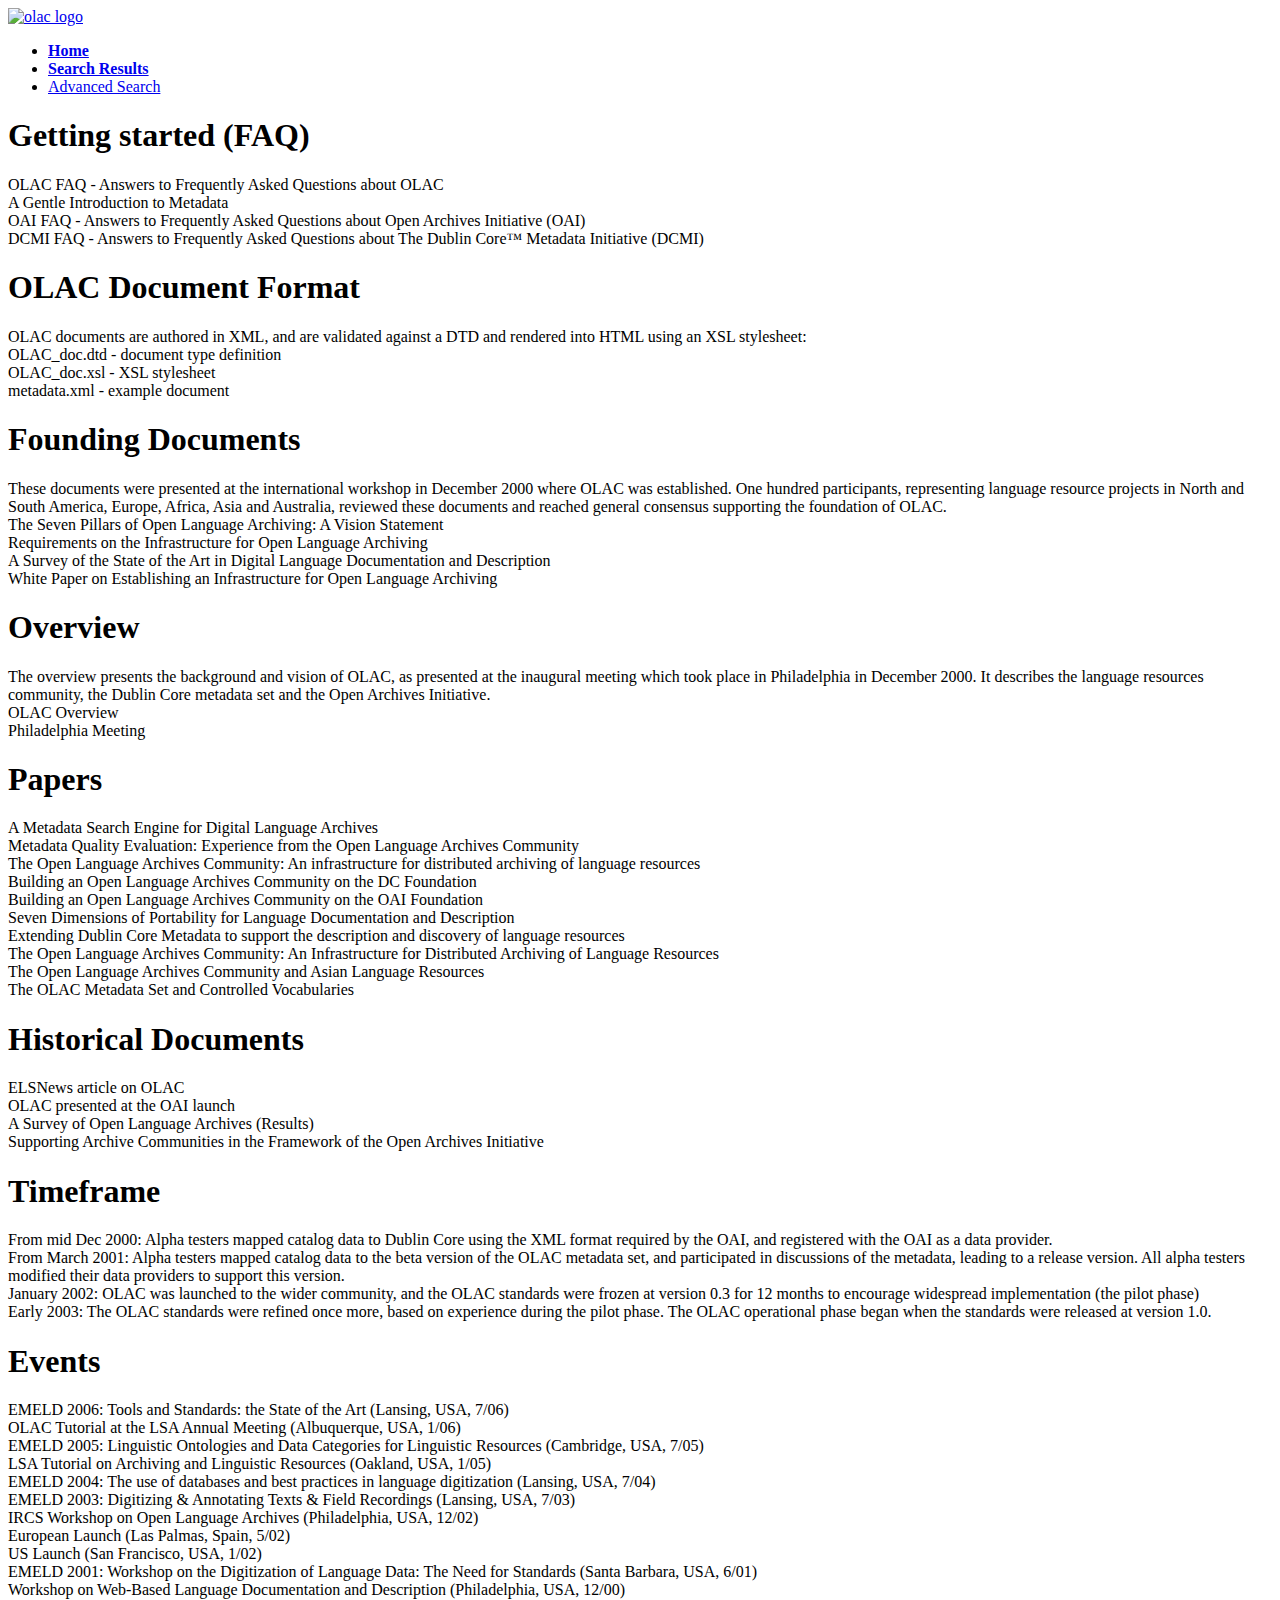
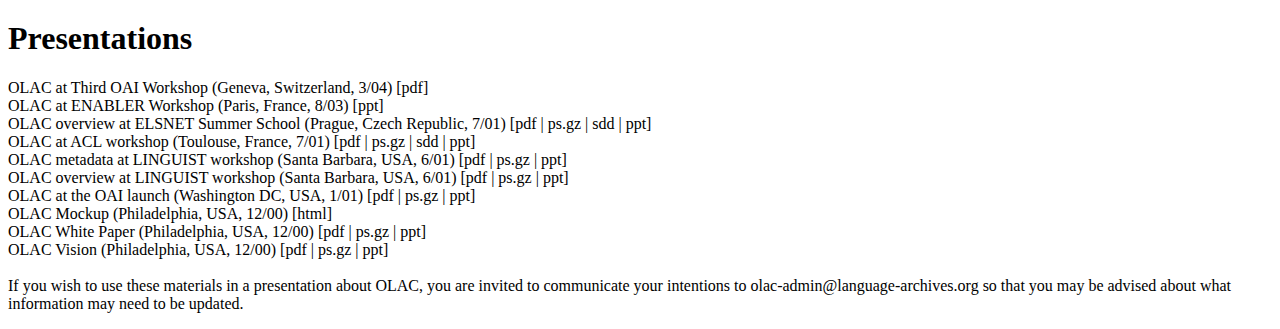
==== about.html @ ec533e4c "Added about page and search results page (also a different page for advanced search results). NOTE: " ====
<!DOCTYPE html>
<html>
	<head>
		<title>OLAC/About Us</title>
		<link rel="stylesheet" href="style.css">
	</head>

	<body>
		<!-- Header for all webpages -->
		<nav>
			<a href="index.html"><img src="images/olac100.gif" alt="olac logo" /></a>
			<ul>
				<li><a href="index.html"><b>Home</b></a></li>
				<li><a href="search_results.html"><b>Search Results</b></a></li>
				<li><a href="advanced_search_results.html">Advanced Search</a></li>
			</ul>
		</nav>

		<!-- Start of content in webpage -->
		<div id = content>
			<!-- I have not added any links, because they do not have to be styled, but I will if it makes for a better user experience -->
			<h1>Getting started (FAQ)</h1>
			<p>
				OLAC FAQ - Answers to Frequently Asked Questions about OLAC<br />
				A Gentle Introduction to Metadata<br />
				OAI FAQ - Answers to Frequently Asked Questions about Open Archives Initiative (OAI)<br />
				DCMI FAQ - Answers to Frequently Asked Questions about The Dublin Core™ Metadata Initiative (DCMI)
			</p>
			<h1>OLAC Document Format</h1>
			<p>
				OLAC documents are authored in XML, and are validated against a DTD and rendered into HTML using an XSL stylesheet:<br />
				OLAC_doc.dtd - document type definition<br />
				OLAC_doc.xsl - XSL stylesheet<br />
				metadata.xml - example document
			</p>
			<h1>Founding Documents</h1>
			<p>
				These documents were presented at the international workshop in December 2000 where OLAC was established. One hundred participants, representing language resource projects in North and South America, Europe, Africa, Asia and Australia, reviewed these documents and reached general consensus supporting the foundation of OLAC.<br />
				The Seven Pillars of Open Language Archiving: A Vision Statement<br />
				Requirements on the Infrastructure for Open Language Archiving<br />
				A Survey of the State of the Art in Digital Language Documentation and Description<br />
				White Paper on Establishing an Infrastructure for Open Language Archiving
			</p>
			<h1>Overview</h1>
			<p>
				The overview presents the background and vision of OLAC, as presented at the inaugural meeting which took place in Philadelphia in December 2000. It describes the language resources community, the Dublin Core metadata set and the Open Archives Initiative.<br />
				OLAC Overview<br />
				Philadelphia Meeting
			</p>
			<h1>Papers</h1>
			<p>
				A Metadata Search Engine for Digital Language Archives<br />
				Metadata Quality Evaluation: Experience from the Open Language Archives Community<br />
				The Open Language Archives Community: An infrastructure for distributed archiving of language resources<br />
				Building an Open Language Archives Community on the DC Foundation<br />
				Building an Open Language Archives Community on the OAI Foundation<br />
				Seven Dimensions of Portability for Language Documentation and Description<br />
				Extending Dublin Core Metadata to support the description and discovery of language resources<br />
				The Open Language Archives Community: An Infrastructure for Distributed Archiving of Language Resources<br />
				The Open Language Archives Community and Asian Language Resources<br />
				The OLAC Metadata Set and Controlled Vocabularies
			</p>
			<h1>Historical Documents</h1>
			<p>
				ELSNews article on OLAC<br />
				OLAC presented at the OAI launch<br />
				A Survey of Open Language Archives (Results)<br />
				Supporting Archive Communities in the Framework of the Open Archives Initiative
			</p>
			<h1>Timeframe</h1>
			<p>
				From mid Dec 2000: Alpha testers mapped catalog data to Dublin Core using the XML format required by the OAI, and registered with the OAI as a data provider.<br />
				From March 2001: Alpha testers mapped catalog data to the beta version of the OLAC metadata set, and participated in discussions of the metadata, leading to a release version. All alpha testers modified their data providers to support this version.<br />
				January 2002: OLAC was launched to the wider community, and the OLAC standards were frozen at version 0.3 for 12 months to encourage widespread implementation (the pilot phase)<br />
				Early 2003: The OLAC standards were refined once more, based on experience during the pilot phase. The OLAC operational phase began when the standards were released at version 1.0.
			</p>
			<h1>Events</h1>
			<p>
				EMELD 2006: Tools and Standards: the State of the Art (Lansing, USA, 7/06)<br />
				OLAC Tutorial at the LSA Annual Meeting (Albuquerque, USA, 1/06)<br />
				EMELD 2005: Linguistic Ontologies and Data Categories for Linguistic Resources (Cambridge, USA, 7/05)<br />
				LSA Tutorial on Archiving and Linguistic Resources (Oakland, USA, 1/05)<br />
				EMELD 2004: The use of databases and best practices in language digitization (Lansing, USA, 7/04)<br />
				EMELD 2003: Digitizing & Annotating Texts & Field Recordings (Lansing, USA, 7/03)<br />
				IRCS Workshop on Open Language Archives (Philadelphia, USA, 12/02)<br />
				European Launch (Las Palmas, Spain, 5/02)<br />
				US Launch (San Francisco, USA, 1/02)<br />
				EMELD 2001: Workshop on the Digitization of Language Data: The Need for Standards (Santa Barbara, USA, 6/01)<br />
				Workshop on Web-Based Language Documentation and Description (Philadelphia, USA, 12/00)
			</p>
			<h1>Presentations</h1>
			<p>
				OLAC at Third OAI Workshop (Geneva, Switzerland, 3/04) [pdf]<br />
				OLAC at ENABLER Workshop (Paris, France, 8/03) [ppt]<br />
				OLAC overview at ELSNET Summer School (Prague, Czech Republic, 7/01) [pdf | ps.gz | sdd | ppt]<br />
				OLAC at ACL workshop (Toulouse, France, 7/01) [pdf | ps.gz | sdd | ppt]<br />
				OLAC metadata at LINGUIST workshop (Santa Barbara, USA, 6/01) [pdf | ps.gz | ppt]<br />
				OLAC overview at LINGUIST workshop (Santa Barbara, USA, 6/01) [pdf | ps.gz | ppt]<br />
				OLAC at the OAI launch (Washington DC, USA, 1/01) [pdf | ps.gz | ppt]<br />
				OLAC Mockup (Philadelphia, USA, 12/00) [html]<br />
				OLAC White Paper (Philadelphia, USA, 12/00) [pdf | ps.gz | ppt]<br />
				OLAC Vision (Philadelphia, USA, 12/00) [pdf | ps.gz | ppt]
				<br /><br />
				If you wish to use these materials in a presentation about OLAC, you are invited to communicate your intentions to olac-admin@language-archives.org so that you may be advised about what information may need to be updated.
			</p>
		</div>
	</body>
</html>
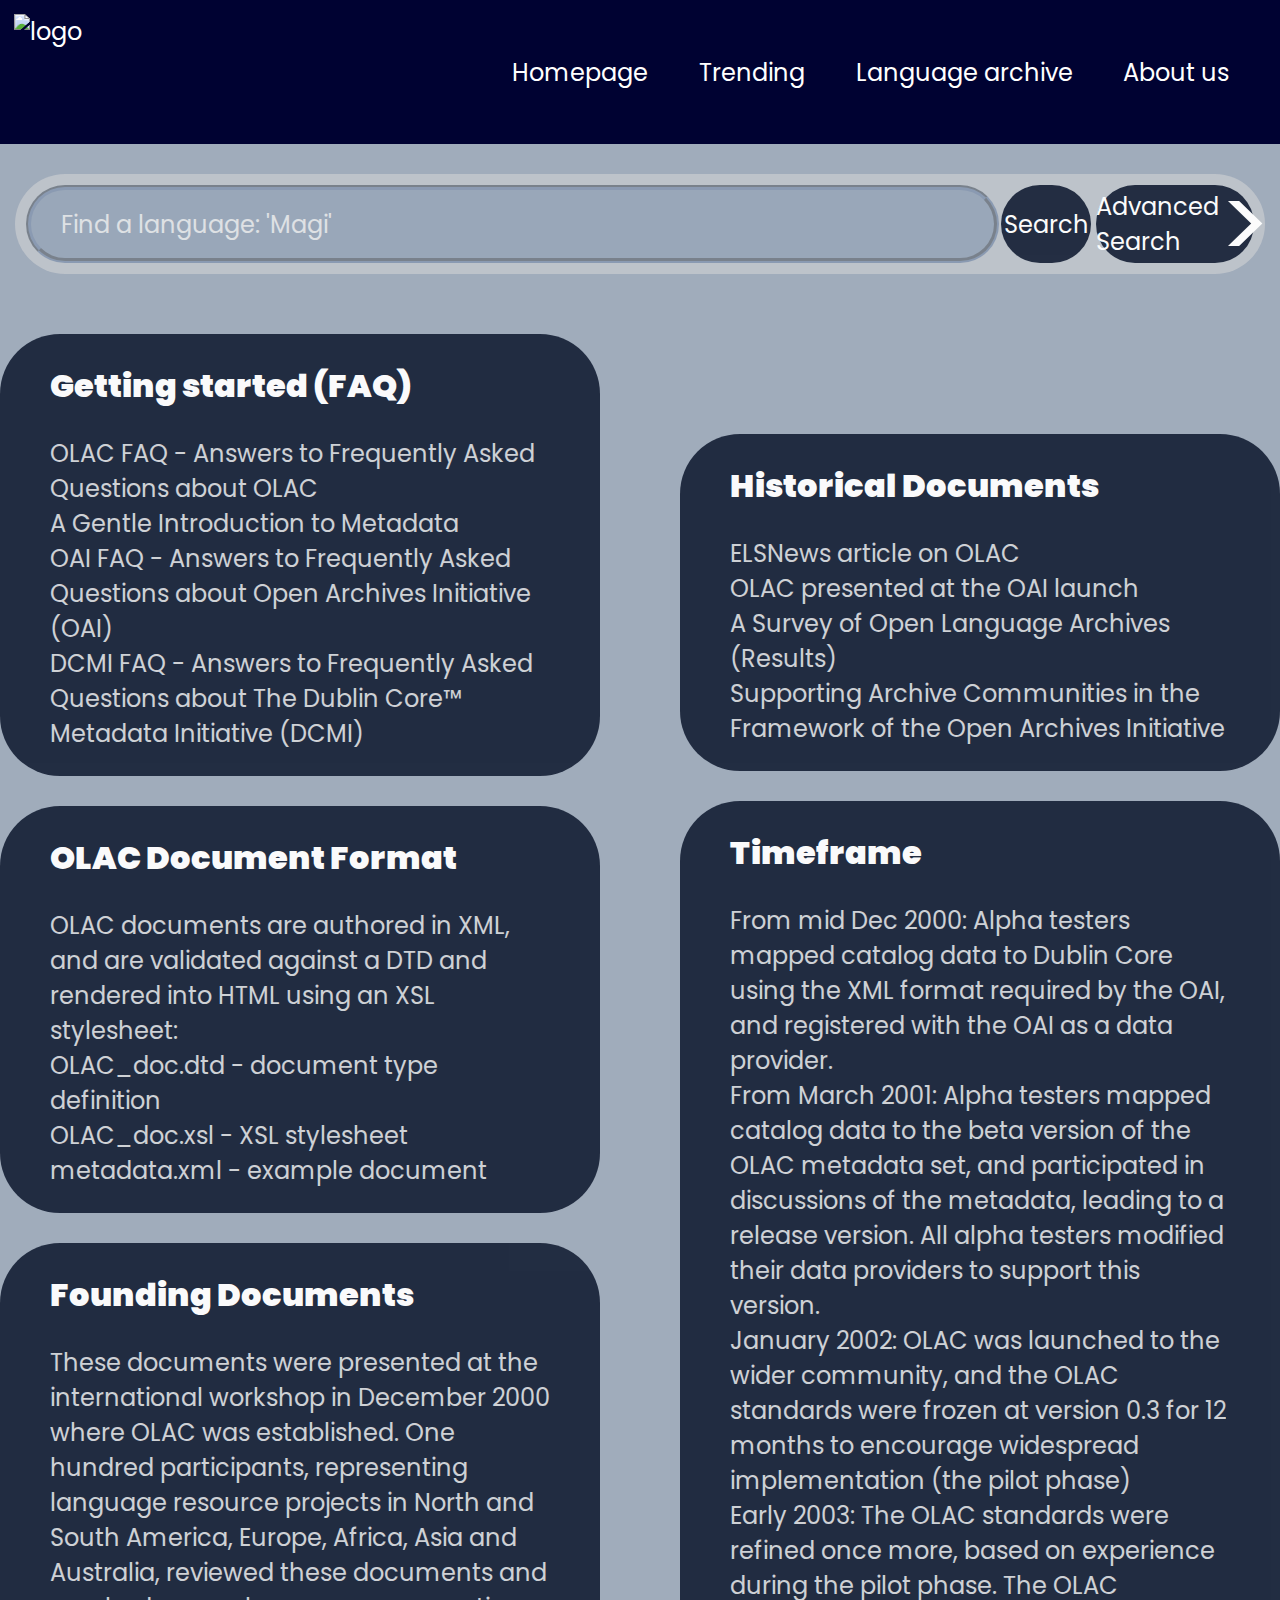
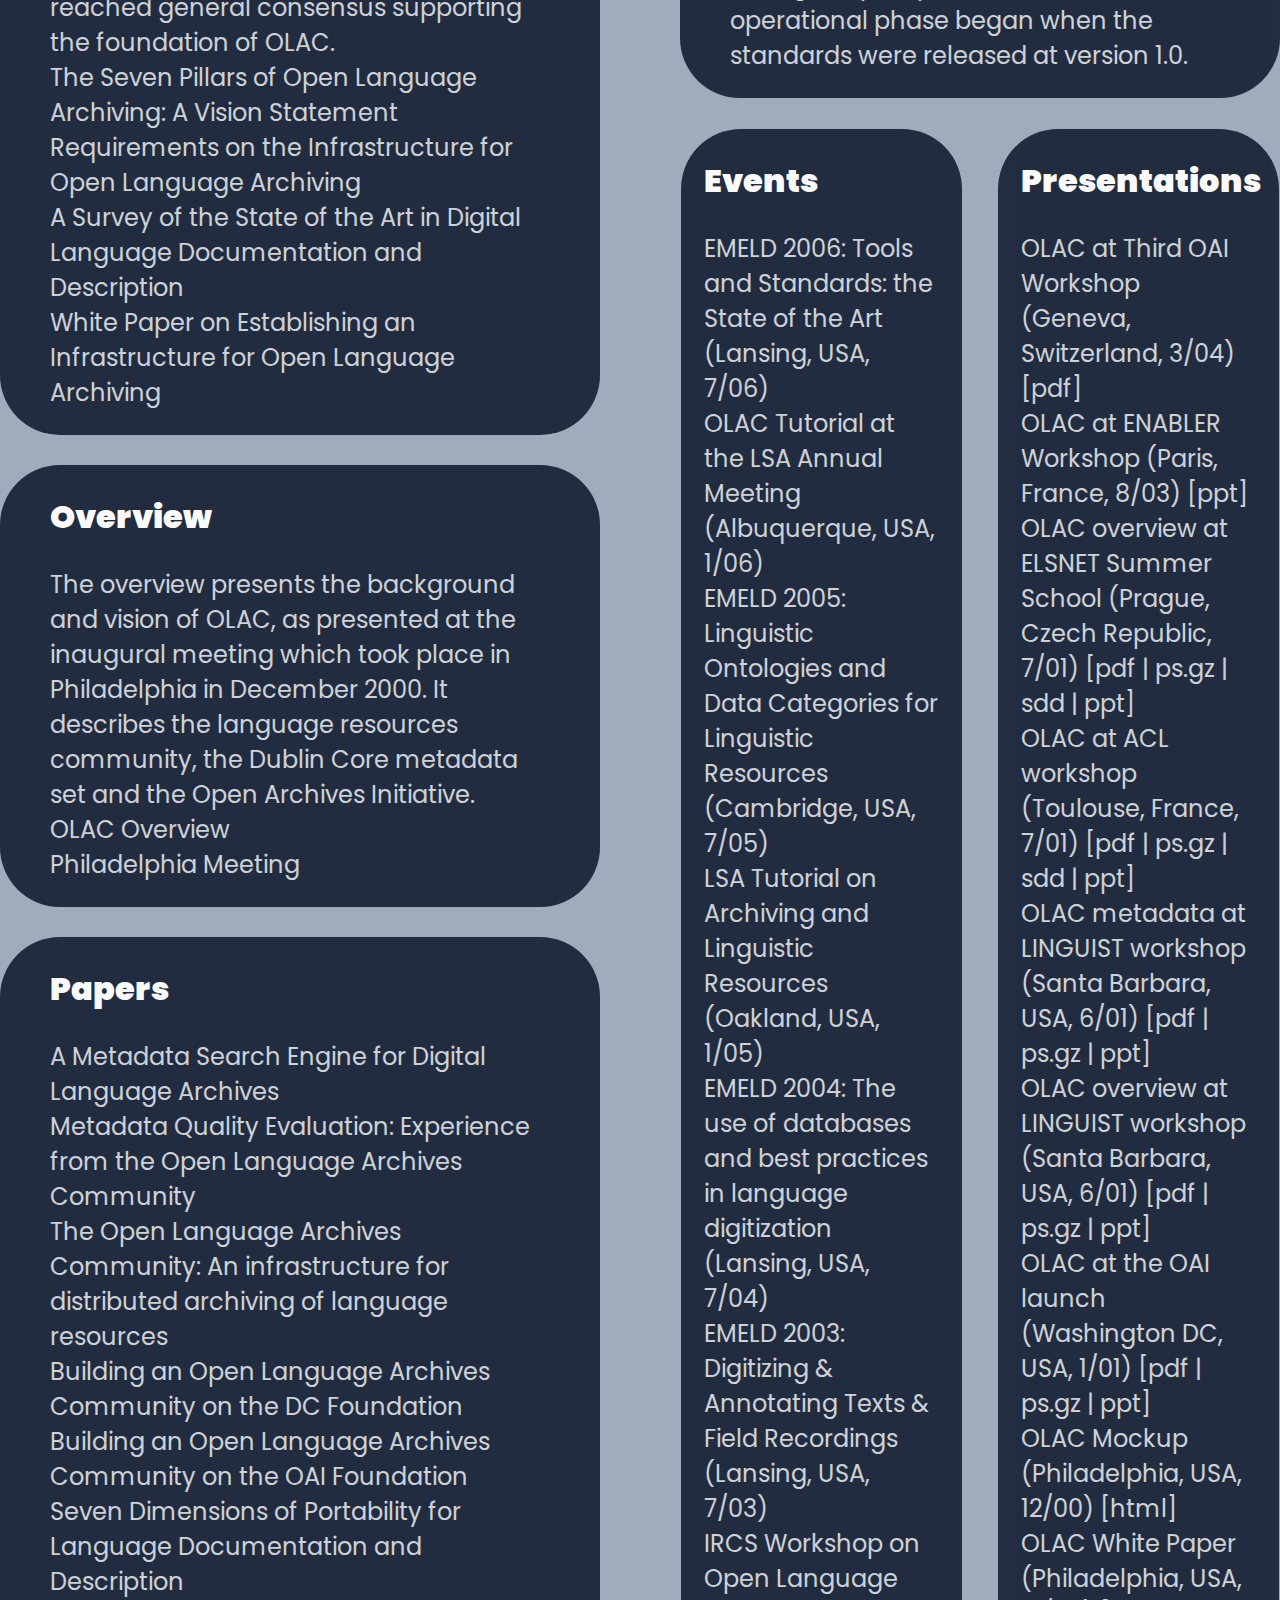
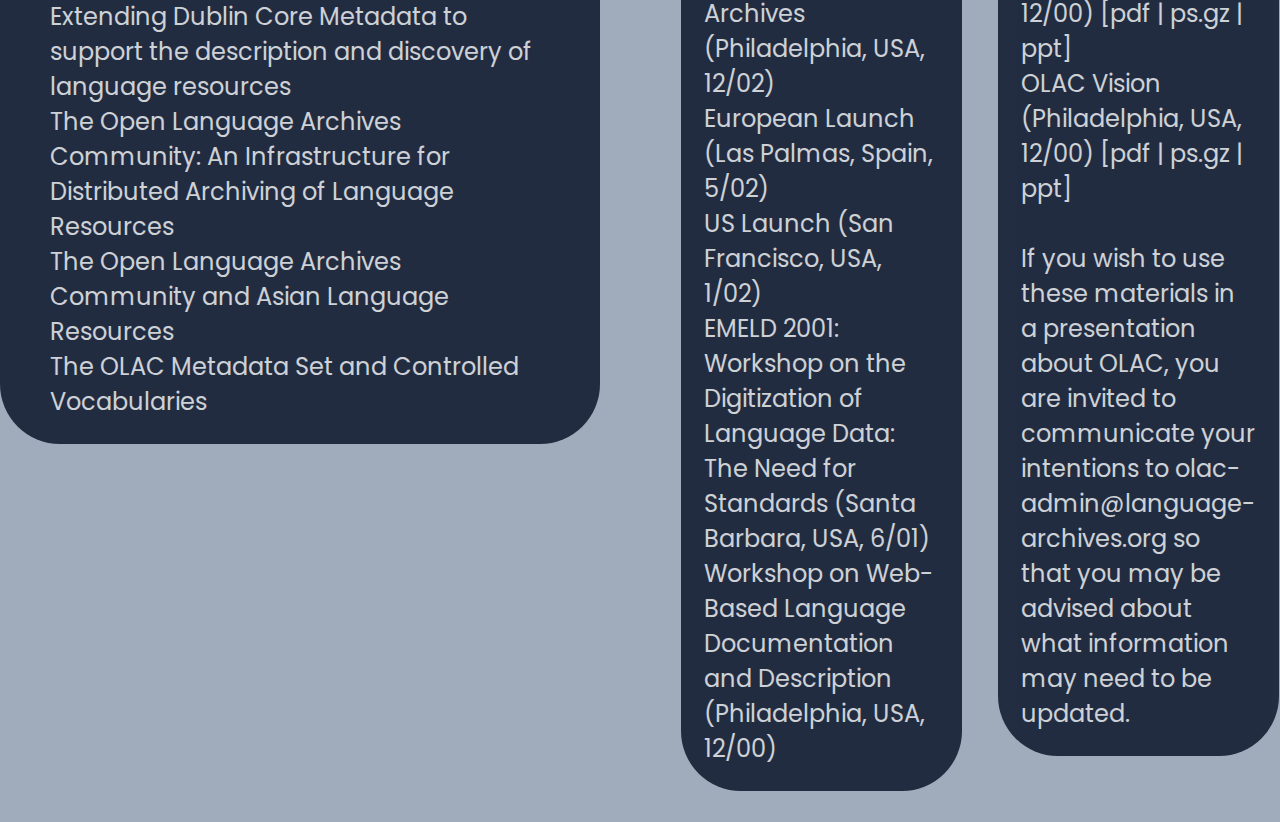
==== commit 37f16895: "Updated the css, applied css to about.html, added a blank trending.html" ====
--- a/about.html
+++ b/about.html
@@ -1,108 +1,215 @@
-<!DOCTYPE html>
-<html>
-	<head>
-		<title>OLAC/About Us</title>
-		<link rel="stylesheet" href="style.css">
-	</head>
-
-	<body>
-		<!-- Header for all webpages -->
-		<nav>
-			<a href="index.html"><img src="images/olac100.gif" alt="olac logo" /></a>
-			<ul>
-				<li><a href="index.html"><b>Home</b></a></li>
-				<li><a href="search_results.html"><b>Search Results</b></a></li>
-				<li><a href="advanced_search_results.html">Advanced Search</a></li>
-			</ul>
-		</nav>
-
-		<!-- Start of content in webpage -->
-		<div id = content>
-			<!-- I have not added any links, because they do not have to be styled, but I will if it makes for a better user experience -->
-			<h1>Getting started (FAQ)</h1>
-			<p>
-				OLAC FAQ - Answers to Frequently Asked Questions about OLAC<br />
-				A Gentle Introduction to Metadata<br />
-				OAI FAQ - Answers to Frequently Asked Questions about Open Archives Initiative (OAI)<br />
-				DCMI FAQ - Answers to Frequently Asked Questions about The Dublin Core™ Metadata Initiative (DCMI)
-			</p>
-			<h1>OLAC Document Format</h1>
-			<p>
-				OLAC documents are authored in XML, and are validated against a DTD and rendered into HTML using an XSL stylesheet:<br />
-				OLAC_doc.dtd - document type definition<br />
-				OLAC_doc.xsl - XSL stylesheet<br />
-				metadata.xml - example document
-			</p>
-			<h1>Founding Documents</h1>
-			<p>
-				These documents were presented at the international workshop in December 2000 where OLAC was established. One hundred participants, representing language resource projects in North and South America, Europe, Africa, Asia and Australia, reviewed these documents and reached general consensus supporting the foundation of OLAC.<br />
-				The Seven Pillars of Open Language Archiving: A Vision Statement<br />
-				Requirements on the Infrastructure for Open Language Archiving<br />
-				A Survey of the State of the Art in Digital Language Documentation and Description<br />
-				White Paper on Establishing an Infrastructure for Open Language Archiving
-			</p>
-			<h1>Overview</h1>
-			<p>
-				The overview presents the background and vision of OLAC, as presented at the inaugural meeting which took place in Philadelphia in December 2000. It describes the language resources community, the Dublin Core metadata set and the Open Archives Initiative.<br />
-				OLAC Overview<br />
-				Philadelphia Meeting
-			</p>
-			<h1>Papers</h1>
-			<p>
-				A Metadata Search Engine for Digital Language Archives<br />
-				Metadata Quality Evaluation: Experience from the Open Language Archives Community<br />
-				The Open Language Archives Community: An infrastructure for distributed archiving of language resources<br />
-				Building an Open Language Archives Community on the DC Foundation<br />
-				Building an Open Language Archives Community on the OAI Foundation<br />
-				Seven Dimensions of Portability for Language Documentation and Description<br />
-				Extending Dublin Core Metadata to support the description and discovery of language resources<br />
-				The Open Language Archives Community: An Infrastructure for Distributed Archiving of Language Resources<br />
-				The Open Language Archives Community and Asian Language Resources<br />
-				The OLAC Metadata Set and Controlled Vocabularies
-			</p>
-			<h1>Historical Documents</h1>
-			<p>
-				ELSNews article on OLAC<br />
-				OLAC presented at the OAI launch<br />
-				A Survey of Open Language Archives (Results)<br />
-				Supporting Archive Communities in the Framework of the Open Archives Initiative
-			</p>
-			<h1>Timeframe</h1>
-			<p>
-				From mid Dec 2000: Alpha testers mapped catalog data to Dublin Core using the XML format required by the OAI, and registered with the OAI as a data provider.<br />
-				From March 2001: Alpha testers mapped catalog data to the beta version of the OLAC metadata set, and participated in discussions of the metadata, leading to a release version. All alpha testers modified their data providers to support this version.<br />
-				January 2002: OLAC was launched to the wider community, and the OLAC standards were frozen at version 0.3 for 12 months to encourage widespread implementation (the pilot phase)<br />
-				Early 2003: The OLAC standards were refined once more, based on experience during the pilot phase. The OLAC operational phase began when the standards were released at version 1.0.
-			</p>
-			<h1>Events</h1>
-			<p>
-				EMELD 2006: Tools and Standards: the State of the Art (Lansing, USA, 7/06)<br />
-				OLAC Tutorial at the LSA Annual Meeting (Albuquerque, USA, 1/06)<br />
-				EMELD 2005: Linguistic Ontologies and Data Categories for Linguistic Resources (Cambridge, USA, 7/05)<br />
-				LSA Tutorial on Archiving and Linguistic Resources (Oakland, USA, 1/05)<br />
-				EMELD 2004: The use of databases and best practices in language digitization (Lansing, USA, 7/04)<br />
-				EMELD 2003: Digitizing & Annotating Texts & Field Recordings (Lansing, USA, 7/03)<br />
-				IRCS Workshop on Open Language Archives (Philadelphia, USA, 12/02)<br />
-				European Launch (Las Palmas, Spain, 5/02)<br />
-				US Launch (San Francisco, USA, 1/02)<br />
-				EMELD 2001: Workshop on the Digitization of Language Data: The Need for Standards (Santa Barbara, USA, 6/01)<br />
-				Workshop on Web-Based Language Documentation and Description (Philadelphia, USA, 12/00)
-			</p>
-			<h1>Presentations</h1>
-			<p>
-				OLAC at Third OAI Workshop (Geneva, Switzerland, 3/04) [pdf]<br />
-				OLAC at ENABLER Workshop (Paris, France, 8/03) [ppt]<br />
-				OLAC overview at ELSNET Summer School (Prague, Czech Republic, 7/01) [pdf | ps.gz | sdd | ppt]<br />
-				OLAC at ACL workshop (Toulouse, France, 7/01) [pdf | ps.gz | sdd | ppt]<br />
-				OLAC metadata at LINGUIST workshop (Santa Barbara, USA, 6/01) [pdf | ps.gz | ppt]<br />
-				OLAC overview at LINGUIST workshop (Santa Barbara, USA, 6/01) [pdf | ps.gz | ppt]<br />
-				OLAC at the OAI launch (Washington DC, USA, 1/01) [pdf | ps.gz | ppt]<br />
-				OLAC Mockup (Philadelphia, USA, 12/00) [html]<br />
-				OLAC White Paper (Philadelphia, USA, 12/00) [pdf | ps.gz | ppt]<br />
-				OLAC Vision (Philadelphia, USA, 12/00) [pdf | ps.gz | ppt]
-				<br /><br />
-				If you wish to use these materials in a presentation about OLAC, you are invited to communicate your intentions to olac-admin@language-archives.org so that you may be advised about what information may need to be updated.
-			</p>
-		</div>
-	</body>
+<!DOCTYPE html>
+<html>
+    <head>
+        <title>OLAC/About Us</title>
+        <link rel="stylesheet" href="styles.css">
+        <link href='https://fonts.googleapis.com/css?family=Poppins' rel='stylesheet'>
+    </head>
+    
+    <body class="background">
+        <button onclick="topFunction()" id="myBtn" title="Go to top">Top</button>
+        <!-- This javascipt is taken from this site: 
+        https://www.w3schools.com/howto/tryit.asp?filename=tryhow_js_scroll_to_top -->
+        <script src="myscripts.js"></script> 
+
+        <div id="header"> 
+            <div>
+                <div>
+                    <img src="images/OLAC-logo.gif" alt="logo"/> 
+                </div>
+            </div>
+            <div>
+                <div>
+                    <a href="index.html">
+                        Homepage
+                    </a>
+                </div>
+                <div>
+                    <a href="trending.html">
+                        Trending
+                    </a>
+                </div>
+                <div>
+                    <a href="archive.html">
+                        Language archive
+                    </a>
+                </div>
+                <div>
+                    <a href="about.html">
+                        About us
+                    </a>
+                </div>
+            </div>
+        </div>
+
+        <div id="search-bar"> 
+            <div></div>
+            <div>
+                <div>
+                    <div>
+                        Find a language: 'Magi'
+                    </div>
+                </div>
+                <div>
+                    <div>
+                        Search
+                    </div>
+                </div>
+                <div>
+                    <div>
+                        Advanced Search
+                    </div>
+                    <div>
+                        >
+                    </div>
+                </div>
+            </div>
+        </div>
+
+        <div id="text"> 
+            <div class="container1">
+                <div>
+                    <div>
+                        <div>
+                            <h2>Getting started (FAQ)</h2>
+                            <p>
+                                OLAC FAQ - Answers to Frequently Asked Questions about OLAC<br />
+                                A Gentle Introduction to Metadata<br />
+                                OAI FAQ - Answers to Frequently Asked Questions about Open Archives Initiative (OAI)<br />
+                                DCMI FAQ - Answers to Frequently Asked Questions about The Dublin Core™ Metadata Initiative (DCMI)
+                            </p>
+                        </div>
+                    </div>
+                    
+                    <div>
+                        <div>
+                            <h2>OLAC Document Format</h2>
+                            <p>
+                                OLAC documents are authored in XML, and are validated against a DTD and rendered into HTML using an XSL stylesheet:<br />
+                                OLAC_doc.dtd - document type definition<br />
+                                OLAC_doc.xsl - XSL stylesheet<br />
+                                metadata.xml - example document
+                            </p>
+                        </div>
+                    </div>
+
+                    <div>
+                        <div>
+                            <h2>Founding Documents</h2>
+                            <p>
+                                These documents were presented at the international workshop in December 2000 where OLAC was established. One hundred participants, 
+                                representing language resource projects in North and South America, Europe, Africa, Asia and Australia, reviewed these documents and reached general consensus supporting the foundation of OLAC.<br />
+                                The Seven Pillars of Open Language Archiving: A Vision Statement<br />
+                                Requirements on the Infrastructure for Open Language Archiving<br />
+                                A Survey of the State of the Art in Digital Language Documentation and Description<br />
+                                White Paper on Establishing an Infrastructure for Open Language Archiving
+                            </p>
+                        </div>
+                    </div>
+
+                    <div>
+                        <div>
+                            <h2>Overview</h2>
+                            <p>
+                                The overview presents the background and vision of OLAC, as presented at the inaugural meeting which took place in Philadelphia in December 2000. 
+                                It describes the language resources community, the Dublin Core metadata set and the Open Archives Initiative.<br />
+                                OLAC Overview<br />
+                                Philadelphia Meeting
+                            </p>
+                        </div>
+                    </div>
+
+                    <div>
+                        <div>
+                            <h2>Papers</h2>
+                            <p>
+                                A Metadata Search Engine for Digital Language Archives<br />
+                                Metadata Quality Evaluation: Experience from the Open Language Archives Community<br />
+                                The Open Language Archives Community: An infrastructure for distributed archiving of language resources<br />
+                                Building an Open Language Archives Community on the DC Foundation<br />
+                                Building an Open Language Archives Community on the OAI Foundation<br />
+                                Seven Dimensions of Portability for Language Documentation and Description<br />
+                                Extending Dublin Core Metadata to support the description and discovery of language resources<br />
+                                The Open Language Archives Community: An Infrastructure for Distributed Archiving of Language Resources<br />
+                                The Open Language Archives Community and Asian Language Resources<br />
+                                The OLAC Metadata Set and Controlled Vocabularies
+                            </p>
+                        </div>
+                    </div>
+                </div>
+
+                <div>
+                    <div>
+                        <div>
+                            <h2>Historical Documents</h2>
+                            <p>  
+                                ELSNews article on OLAC<br />
+                                OLAC presented at the OAI launch<br />
+                                A Survey of Open Language Archives (Results)<br />
+                                Supporting Archive Communities in the Framework of the Open Archives Initiative
+                            </p>
+                        </div>
+                    </div>
+
+                    <div>
+                        <div>
+                            <h2>Timeframe</h2>
+                            <p>
+                                From mid Dec 2000: Alpha testers mapped catalog data to Dublin Core using the XML format required by the OAI, and registered with the OAI as a data provider.<br />
+                                From March 2001: Alpha testers mapped catalog data to the beta version of the OLAC metadata set, and participated in discussions of the metadata, leading to a release version. 
+                                All alpha testers modified their data providers to support this version.<br />
+                                January 2002: OLAC was launched to the wider community, and the OLAC standards were frozen at version 0.3 for 12 months to encourage widespread implementation (the pilot phase)<br />
+                                Early 2003: The OLAC standards were refined once more, based on experience during the pilot phase. The OLAC operational phase began when the standards were released at version 1.0.
+                            </p>
+                        </div>
+                    </div>
+
+                    <div class="container1">
+                        <div>
+                            <div>
+                                <div>
+                                    <h2>Events</h2>
+                                    <p>
+                                        EMELD 2006: Tools and Standards: the State of the Art (Lansing, USA, 7/06)<br />
+                                        OLAC Tutorial at the LSA Annual Meeting (Albuquerque, USA, 1/06)<br />
+                                        EMELD 2005: Linguistic Ontologies and Data Categories for Linguistic Resources (Cambridge, USA, 7/05)<br />
+                                        LSA Tutorial on Archiving and Linguistic Resources (Oakland, USA, 1/05)<br />
+                                        EMELD 2004: The use of databases and best practices in language digitization (Lansing, USA, 7/04)<br />
+                                        EMELD 2003: Digitizing & Annotating Texts & Field Recordings (Lansing, USA, 7/03)<br />
+                                        IRCS Workshop on Open Language Archives (Philadelphia, USA, 12/02)<br />
+                                        European Launch (Las Palmas, Spain, 5/02)<br />
+                                        US Launch (San Francisco, USA, 1/02)<br />
+                                        EMELD 2001: Workshop on the Digitization of Language Data: The Need for Standards (Santa Barbara, USA, 6/01)<br />
+                                        Workshop on Web-Based Language Documentation and Description (Philadelphia, USA, 12/00)
+                                    </p>
+                                </div>
+                            </div>
+                        </div>
+                        <div>
+                            <div>
+                                <div>
+                                    <h2>Presentations</h2>
+                                    <p>
+                                        OLAC at Third OAI Workshop (Geneva, Switzerland, 3/04) [pdf]<br />
+                                        OLAC at ENABLER Workshop (Paris, France, 8/03) [ppt]<br />
+                                        OLAC overview at ELSNET Summer School (Prague, Czech Republic, 7/01) [pdf | ps.gz | sdd | ppt]<br />
+                                        OLAC at ACL workshop (Toulouse, France, 7/01) [pdf | ps.gz | sdd | ppt]<br />
+                                        OLAC metadata at LINGUIST workshop (Santa Barbara, USA, 6/01) [pdf | ps.gz | ppt]<br />
+                                        OLAC overview at LINGUIST workshop (Santa Barbara, USA, 6/01) [pdf | ps.gz | ppt]<br />
+                                        OLAC at the OAI launch (Washington DC, USA, 1/01) [pdf | ps.gz | ppt]<br />
+                                        OLAC Mockup (Philadelphia, USA, 12/00) [html]<br />
+                                        OLAC White Paper (Philadelphia, USA, 12/00) [pdf | ps.gz | ppt]<br />
+                                        OLAC Vision (Philadelphia, USA, 12/00) [pdf | ps.gz | ppt]
+                                        <br /><br />
+                                        If you wish to use these materials in a presentation about OLAC, you are invited to communicate your intentions to olac-admin@language-archives.org 
+                                        so that you may be advised about what information may need to be updated.
+                                    </p>
+                                </div>
+                            </div>
+                        </div>
+                    </div>
+                </div>
+            </div>
+        </div>
+    </body>
 </html>--- a/styles.css
+++ b/styles.css
@@ -0,0 +1,300 @@
+/* A nice font */
+body {
+    font-family: 'Poppins';
+    margin: 0;
+    padding: 0;
+    height: 100vh;
+}
+
+body.background-image {
+    background: url('images/Background-Image-OLAC.jpg');
+    background-size: cover;
+    background-repeat: no-repeat;
+}
+
+body.background {
+    background-color: rgb(65,90,119,0.5);
+}
+
+/* center text */
+.center-text {
+    text-align: center;
+}
+
+/* --------------------------------------------------------------------------- CSS for id: header, start --------------------------------------------------------------------------- */
+#header {
+    height: 144px;
+    background-color: #000232;
+    margin-bottom: 30px;
+    display: flex;
+    flex-direction: row;
+    color: #ffffff;
+    font-size: 24px;
+    font-weight: 400;
+}
+
+#header > div:first-child {
+    width: 165.71px;
+    height: 116px;
+    margin: 14px;
+}
+
+#header > div:first-child img {
+    width: 165.71px;
+    height: 116px;
+}
+
+#header > div:last-child {
+    width: 60%;
+    display: flex;
+    flex-direction: row;
+    color: #ffffff;
+    margin-left: auto;
+}
+
+#header > div:last-child > div {
+    margin: auto;
+    margin-left: 0;
+}
+
+a {
+    color: #ffffff;
+    text-decoration: none;
+}
+/* --------------------------------------------------------------------------- CSS for id: header, end --------------------------------------------------------------------------- */
+
+
+
+/* --------------------------------------------------------------------------- CSS for id: search-bar, start --------------------------------------------------------------------------- */
+#search-bar {
+    width: 97.65625%;
+    height: 100px;
+    margin-bottom: 60px;
+    margin-left: auto;
+    margin-right: auto;
+    display: relative;
+}
+
+#search-bar > div {
+    position: absolute;
+    width: inherit;
+    height: inherit;
+}
+
+#search-bar > div:first-child {
+    background-color: #D9D9D9;
+    border-radius: 50px;
+    opacity: 50%;
+}
+
+#search-bar > div:last-child {
+    display: flex;
+    flex-direction: row;
+}
+
+#search-bar > div:last-child > div {
+    height: 78%;
+    border-radius: 39px;
+    margin: auto;
+}
+
+#search-bar > div:last-child > div:first-child {
+    margin-left: 11px;
+    margin-right: 0;
+}
+
+#search-bar > div:last-child > div:last-child {
+    margin-right: 11px;
+}
+
+#search-bar > div:last-child > div {
+    display: flex;
+}
+
+#search-bar > div:last-child > div:first-child {
+    width: 77.8%;
+    background-color: #778DA9;
+    opacity: 50%;
+    box-sizing: border-box;
+    border: 5px groove #1b263b88;
+}
+
+#search-bar > div:last-child > div:nth-child(2) {
+    width: 7.2%;
+    background-color: #1B263B;
+    opacity: 95%;
+}
+
+#search-bar > div:last-child > div:nth-child(3) {
+    width: 12.6%;
+    background-color: #1B263B;
+    opacity: 95%;
+    flex-direction: row;
+}
+
+#search-bar > div:last-child > div > div {
+    width: fit-content;
+    margin: auto;
+    color: #ffffff;
+    font-size: 24px;
+}
+
+#search-bar > div:last-child > div:first-child > div {
+    margin-left: 30px;
+}
+
+#search-bar > div:last-child > div:nth-child(3) > div:first-child {
+    margin-right: 0;
+}
+
+#search-bar > div:last-child > div:nth-child(3) > div:last-child {
+    margin-left: 0;
+    font-size: 96px;
+    margin-top: -32px;
+}
+/* --------------------------------------------------------------------------- CSS for id: search-bar, end --------------------------------------------------------------------------- */
+
+
+
+/* --------------------------------------------------------------------------- CSS for class: container1, start --------------------------------------------------------------------------- */
+/* Move elements to the center */
+.center-container1 {
+    width: 46.875%;
+    margin-left: auto;
+    margin-right: auto;
+}
+
+/* Creates a row of elements in the element with this class */
+.container1:not(.center-container1) {
+    display: flex;
+    flex-direction: row;
+}
+
+/* Helps the container class to look nicer */
+.container1:not(.center-container1) > div {
+    width: 46.875%;
+}
+
+.container1:not(.center-container1) > div {
+    margin-left: 0;
+    margin-right: auto;
+}
+
+.container1:not(.center-container1) > div:last-child {
+    margin-right: 0;
+    margin-top: 100px;
+}
+
+.container1 .container1 > div:last-child {
+    margin-top: 0;
+}
+
+.container1 > div > div:not(.container1) {
+    background-color: #1B263B;
+    color: #ffffff;
+    margin-bottom: 30px;
+    border-radius: 60px;
+    opacity: 95%;
+}
+
+.container1 > div > div > div {
+    width: 83.3333%;
+    margin-left: auto;
+    margin-right: auto;
+    padding: 1px;
+}
+
+.container1 h2 {
+    font-size: 32px;
+    font-weight: 900;
+}
+
+.container1 p {
+    font-size: 24px;
+    opacity: 80%;
+}
+/* --------------------------------------------------------------------------- CSS for class: container1, end --------------------------------------------------------------------------- */
+
+
+
+/* --------------------------------------------------------------------------- CSS for class: container2, start --------------------------------------------------------------------------- */
+.container2 {
+    width: 93.75%;
+    margin-left: auto;
+    margin-right: auto;
+    display: relative;
+    height: 1600px;
+}
+
+.container2 > div {
+    position: absolute;
+    width: inherit;
+    height: inherit;
+}
+
+.container2 > div:first-child {
+    background-color: #778DA9;
+    border-radius: 50px;
+    opacity: 50%;
+    
+}
+
+.container2 > div:last-child {
+    display: flex;
+    flex-direction: column;
+}
+
+.container2 > div:last-child > div {
+    background-color: #1B263B;
+    width: 91.7%;
+    opacity: 95%;
+    color: white;
+    border-radius: 60px;
+    margin: auto;
+    margin-top: 0;
+    display: flex;
+    flex-direction: row;
+}
+
+.container2 > div:last-child > div:first-child {
+    margin-top: auto;
+}
+
+.container2 > div:last-child > div > div {
+    margin: auto;
+}
+
+.container2 > div:last-child > div > div:first-child {
+    width: 80.8%;
+}
+
+.container2 h2 {
+    font-size: 32px;
+    font-weight: 900;
+}
+
+.container2 p {
+    font-size: 24px;
+    opacity: 80%;
+}
+/* --------------------------------------------------------------------------- CSS for class: container2, end --------------------------------------------------------------------------- */
+
+
+/* This style is a modyfied version of the one from this site: 
+https://www.w3schools.com/howto/tryit.asp?filename=tryhow_js_scroll_to_top */
+#myBtn {
+    display: none;
+    position: fixed;
+    bottom: 20px;
+    right: 30px;
+    z-index: 99;
+    font-size: 18px;
+    border: none;
+    outline: none;
+    background-color: #1B263B;
+    color: white;
+    cursor: pointer;
+    padding: 15px;
+    border-radius: 200px;
+    opacity: 95%;
+}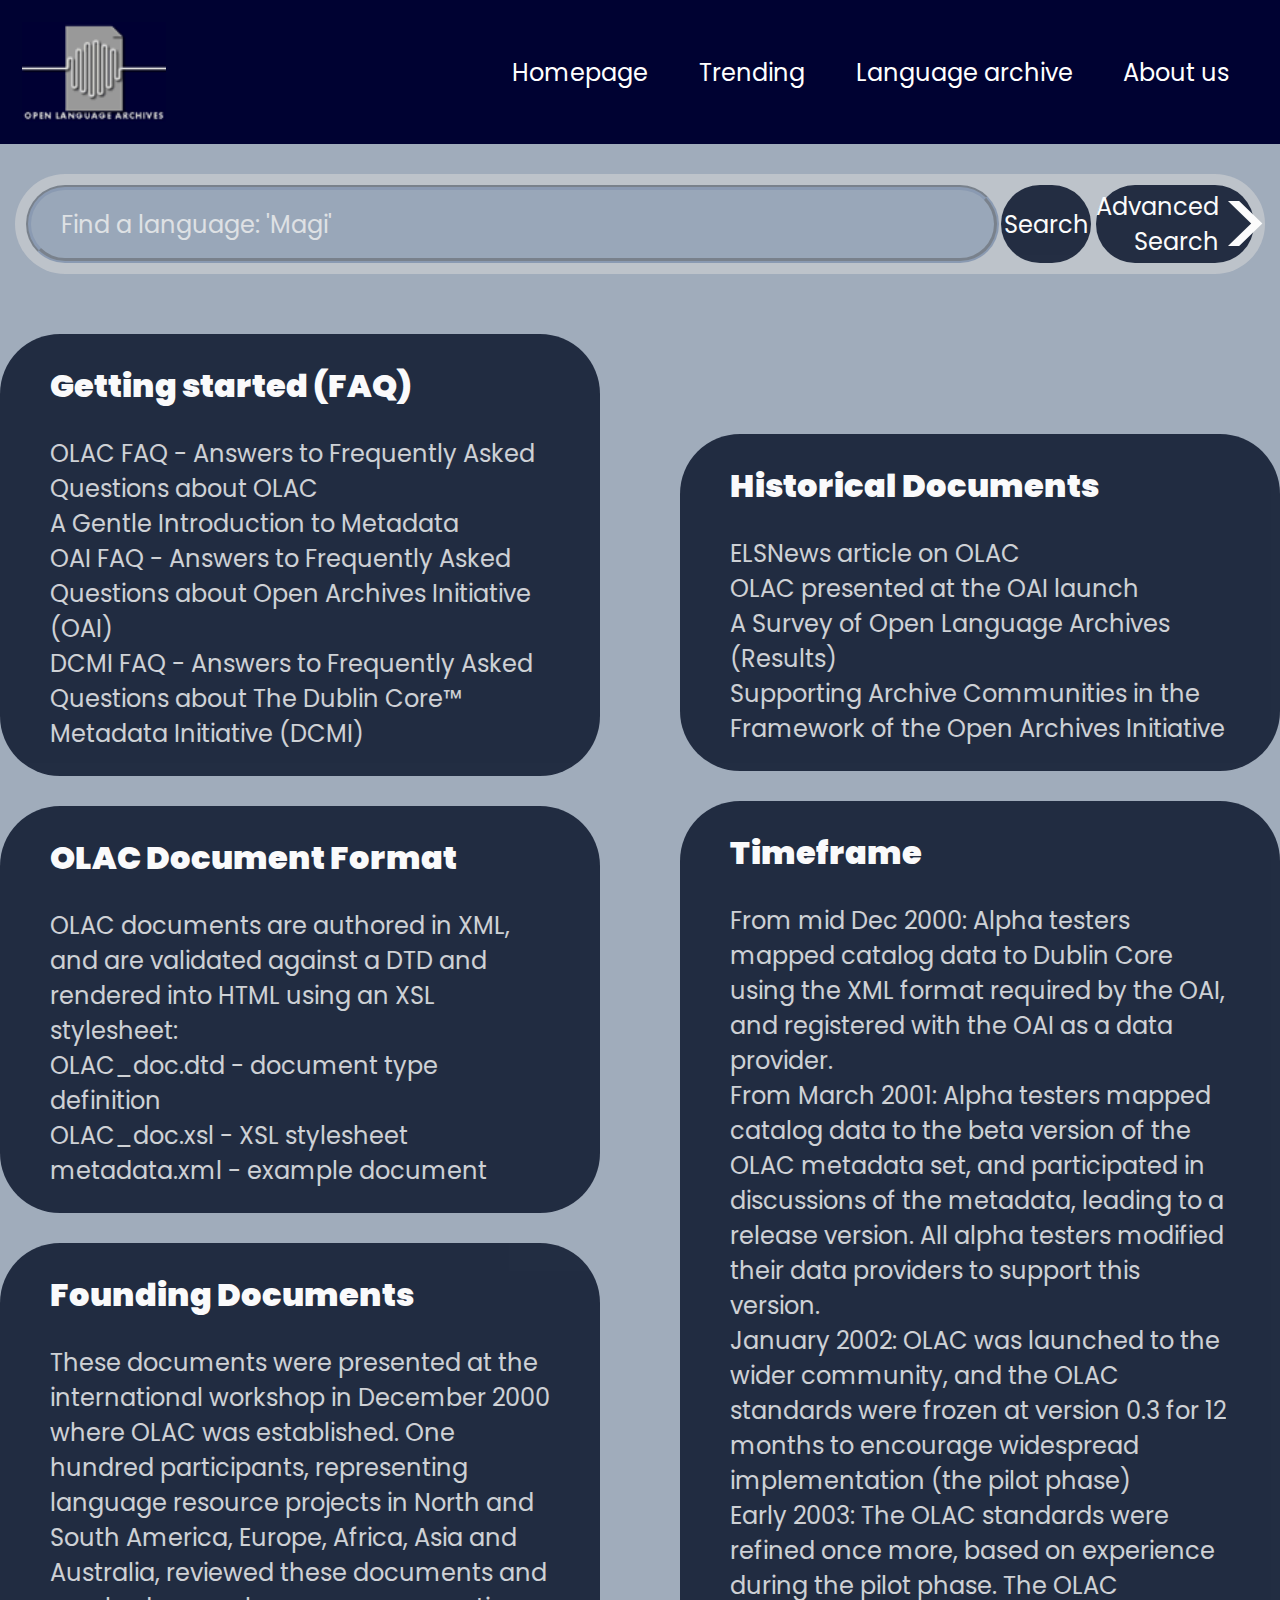
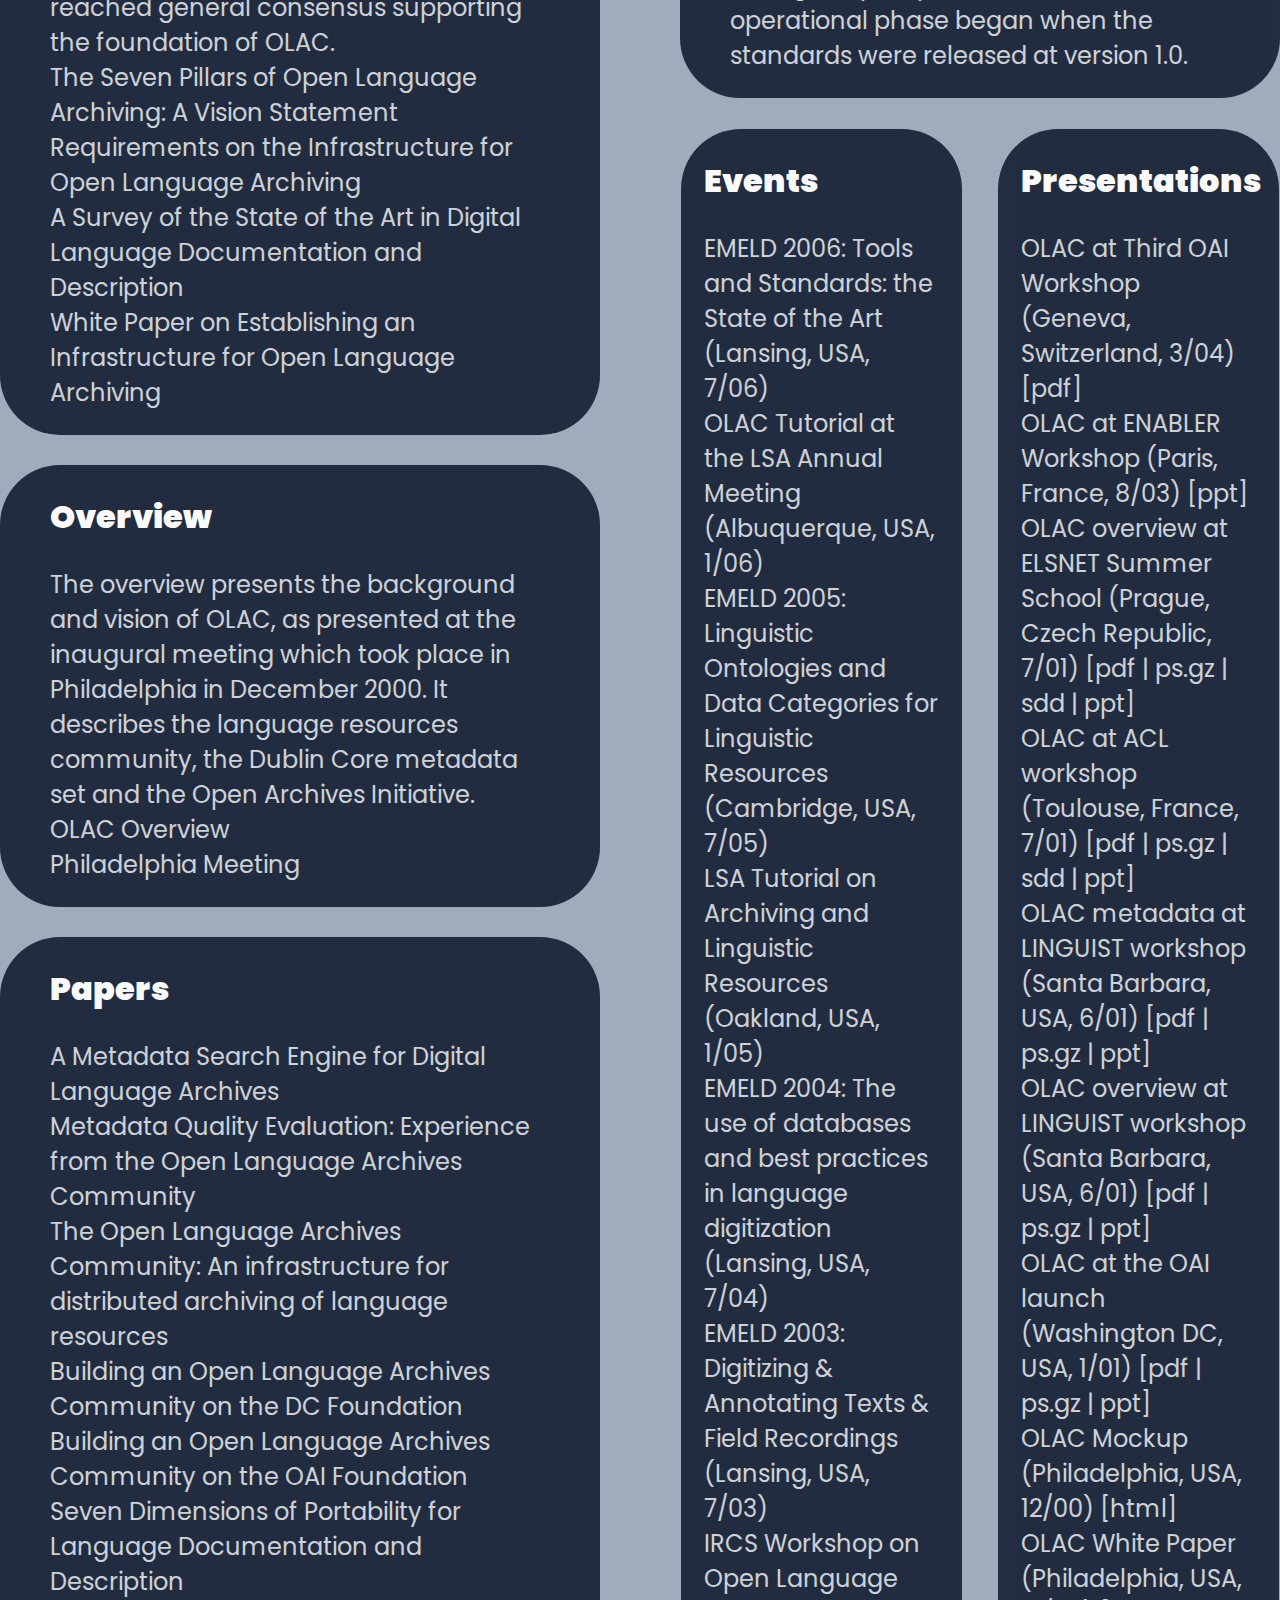
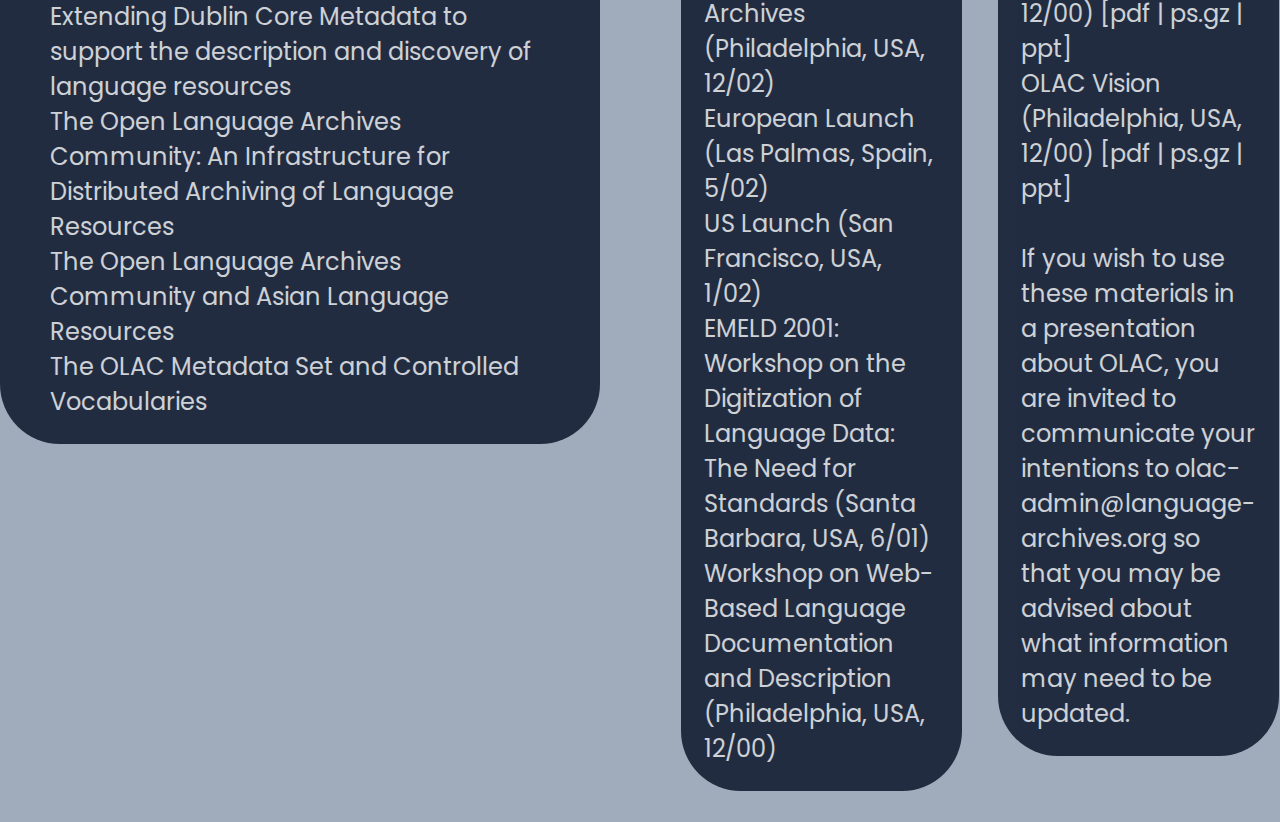
==== commit b2eb6609: "Added functionality to the search bar on all main pages (available in the navbar)" ====
--- a/about.html
+++ b/about.html
@@ -52,12 +52,12 @@
                 </div>
                 <div>
                     <div>
-                        Search
-                    </div>
-                </div>
-                <div>
-                    <div>
-                        Advanced Search
+                        <a href="search_results.html">Search</a>
+                    </div>
+                </div>
+                <div>
+                    <div>
+                        <a href="advanced_search_results.html">Advanced Search</a>
                     </div>
                     <div>
                         >
--- a/styles.css
+++ b/styles.css
@@ -34,14 +34,14 @@
 }
 
 #header > div:first-child {
-    width: 165.71px;
-    height: 116px;
-    margin: 14px;
+    width: 144px;
+    height: 100.8px;
+    margin: 21.6px;
 }
 
 #header > div:first-child img {
-    width: 165.71px;
-    height: 116px;
+    width: 100%;
+    height: 100%;
 }
 
 #header > div:last-child {
@@ -130,6 +130,7 @@
     background-color: #1B263B;
     opacity: 95%;
     flex-direction: row;
+    text-align: right;
 }
 
 #search-bar > div:last-child > div > div {
@@ -156,6 +157,77 @@
 
 
 
+/* --------------------------------------------------------------------------- CSS for id: email-bar, start --------------------------------------------------------------------------- */
+#email-bar {
+    width: 25%;
+    height: 70px;
+    display: relative;
+}
+
+#email-bar > div {
+    position: absolute;
+    width: inherit;
+    height: inherit;
+}
+
+#email-bar > div:first-child {
+    background-color: #D9D9D9;
+    border-radius: 50px;
+    opacity: 50%;
+}
+
+#email-bar > div:last-child {
+    display: flex;
+    flex-direction: row;
+}
+
+#email-bar > div:last-child > div {
+    height: 78%;
+    border-radius: 39px;
+    margin: auto;
+}
+
+#email-bar > div:last-child > div:first-child {
+    margin-left: 11px;
+    margin-right: 0;
+}
+
+#email-bar > div:last-child > div:last-child {
+    margin-right: 11px;
+}
+
+#email-bar > div:last-child > div {
+    display: flex;
+}
+
+#email-bar > div:last-child > div:first-child {
+    width: 77%;
+    background-color: #778DA9;
+    opacity: 50%;
+    box-sizing: border-box;
+    border: 5px groove #1b263b88;
+}
+
+#email-bar > div:last-child > div:nth-child(2) {
+    width: 19%;
+    background-color: #1B263B;
+    opacity: 95%;
+}
+
+#email-bar > div:last-child > div > div {
+    width: fit-content;
+    margin: auto;
+    color: #ffffff;
+    font-size: 18px;
+}
+
+#email-bar > div:last-child > div:first-child > div {
+    margin-left: 30px;
+}
+/* --------------------------------------------------------------------------- CSS for id: email-bar, end --------------------------------------------------------------------------- */
+
+
+
 /* --------------------------------------------------------------------------- CSS for class: container1, start --------------------------------------------------------------------------- */
 /* Move elements to the center */
 .center-container1 {
@@ -213,7 +285,96 @@
     font-size: 24px;
     opacity: 80%;
 }
-/* --------------------------------------------------------------------------- CSS for class: container1, end --------------------------------------------------------------------------- */
+
+/* --------------------------------------------------------------------------- CSS for search results, start --------------------------------------------------------------------------- */
+
+
+.container:not(.center) div.advanced_search {
+    background-color: #D9D9D9;
+    border-radius: 30px;
+    opacity: 100%;
+    margin-left: auto;
+    margin-right: auto;
+    margin-top: 40px;
+    width: 80%;
+    padding: 10px 20px;
+}
+
+.blue_bg {
+    background-color: #a9b4c2;
+}
+
+.search_tag {
+    background-color: #778DA9;
+    width: 15%;
+    border-radius: 5px;
+    padding: 6px;
+    color: #FFFFFF;
+}
+
+.advanced_search .search_table {
+    width: 100%;
+    margin: auto;
+    border-spacing: 20px;
+}
+
+.search_input {
+    border-radius: 5px;
+    background-color: #FFFFFF;
+    padding: 6px;
+    color:rgba(0, 0, 0, 0.5);
+}
+
+.advanced_search_results {
+    background-color: #1B263B;
+    color: #FFFFFF;
+    border-radius: 20px;
+    /* margin: auto; */
+    width: 100%;
+}
+
+.advanced_search_results > tbody > tr > th {
+    width: 14%;
+}
+
+.advanced_search_results_body {
+    background-color: #a9b4c2;
+    width: 100%;
+    border-radius: 20px;
+    border-spacing: 20px;
+    margin-top: 20px;
+}
+
+.advanced_search_results_body td{
+    background-color: #a9b4c2;
+    border-radius: 20px;
+    /* border-spacing: 20px; */
+    width: 14%;
+    text-align: center;
+}
+
+.advanced_search_results_body .language_tag {
+    background-color: #1B263B;
+    color: #FFFFFF;
+}
+
+.advanced_search p {
+    font-weight: bold;
+}
+
+.advanced_search a {
+    padding: 6px;
+    border-radius: 10px;
+    background-color: #1B263B;
+    color: #FFFFFF;
+}
+
+/* a:visited {
+    color: #95d4ff;
+} */
+
+
+/* --------------------------------------------------------------------------- CSS for search results, end --------------------------------------------------------------------------- */
 
 
 
@@ -251,13 +412,17 @@
     color: white;
     border-radius: 60px;
     margin: auto;
-    margin-top: 0;
+    margin-bottom: 0;
     display: flex;
     flex-direction: row;
 }
 
 .container2 > div:last-child > div:first-child {
-    margin-top: auto;
+    margin: auto;
+}
+
+.container2 > div:last-child > div:last-child {
+    margin: auto;
 }
 
 .container2 > div:last-child > div > div {
@@ -279,6 +444,213 @@
 }
 /* --------------------------------------------------------------------------- CSS for class: container2, end --------------------------------------------------------------------------- */
 
+
+
+/* --------------------------------------------------------------------------- CSS for class: container3, start --------------------------------------------------------------------------- */
+.container3 {
+    width: 93.75%;
+    margin-left: auto;
+    margin-right: auto;
+    display: flex;
+    flex-direction: column;
+    height: 302px;
+    margin-bottom: 60px;
+}
+
+.container3 > div:first-child {
+    height: 60px;
+    width: 100%;
+    background-color: #1B263B;
+    margin-bottom: auto;
+    border-radius: 30px;
+    opacity: 95%;
+    display: flex;
+}
+
+.container3 > div:last-child {
+    height: 218px;
+    width: inherit;
+    display: relative;
+}
+
+.container3 > div:last-child > div {
+    height: inherit;
+    width: inherit;
+    position: absolute;
+}
+
+.container3 > div:last-child > div {
+    display: flex;
+    flex-direction: row;
+}
+
+.container3 > div:last-child > div:first-child > div {
+    background-color: #778DA9;
+    border-radius: 30px;
+    opacity: 50%;
+}
+
+.container3 > div:last-child > div > div {
+    width: 8.875%;
+    margin-right: auto;
+    display: flex;
+    flex-direction: column;
+}
+
+.container3 > div:last-child > div > div:last-child {
+    margin-right: 0;
+}
+
+.container3 > div:last-child > div:first-child > div > div {
+    background-color: #1B263B;
+    border-radius: 30px;
+    margin-top: auto;
+}
+
+.container3 > div:last-child > div > div > div {
+    display: flex;
+    flex-direction: column;
+}
+
+.container3 > div:last-child > div > div > div:first-child {
+    height: 72.37706422%;
+}
+
+.container3 > div:last-child > div > div > div:last-child {
+    height: 27.52293578%;
+}
+.container3 p {
+    width: fit-content;
+    margin: auto;
+    margin-bottom: 0;
+    text-align: center;
+    color: white;
+    font-size: 24px;
+}
+
+.container3 p:last-child {
+    margin: auto;
+}
+
+.container3 > div:first-child p {
+    font-size: 32px;
+    margin-left: 2.2375%;
+}
+/* --------------------------------------------------------------------------- CSS for class: container3, end --------------------------------------------------------------------------- */
+
+
+
+/* --------------------------------------------------------------------------- CSS for class: container4, start --------------------------------------------------------------------------- */
+.container4{
+    display: flex;
+    flex-direction: row;
+    height: 1600px;
+}
+.container4_1 {
+    width: 15%;
+    margin-left: auto;
+    margin-right: auto;
+}
+
+.container4_1 > div {
+    position: absolute;
+    width: inherit;
+    height: inherit;
+}
+
+.container4_1 > div:first-child {
+    background-color: #D9D9D9;
+    border-radius: 10px; 
+    padding: 10px;
+}
+
+.container4_2 {
+    width: 77%;
+    margin-left: auto;
+    margin-right: auto;
+}
+
+.container4_2 > div {
+    position: absolute;
+    width: inherit;
+    height: inherit;
+}
+
+.container4_2 > div:first-child {
+    background-color: #D9D9D9;
+    border-radius: 10px; 
+}
+
+.headpiece {
+    width: fit-content;
+    margin: 20px 0px 20px 40px;
+    background-color: #415A77;
+    color: white;
+    border-radius: 10px;
+    padding: 10px;
+    font-weight: bold;
+}
+
+.texts {
+    margin: 0px 0px 60px 40px;
+    background-color: #1B263B;
+    width: 91.7%;
+    opacity: 95%;
+    color: white;
+    border-radius: 10px;
+    display: flex;
+    padding: 10px;
+}
+/* --------------------------------------------------------------------------- CSS for class: container4, end --------------------------------------------------------------------------- */
+
+
+
+/* --------------------------------------------------------------------------- CSS for id: info, start --------------------------------------------------------------------------- */
+/* Includes all divs inside the 'info' div */
+#info {
+    display: flex;
+    flex-direction: row;
+}
+
+#title {
+    width: 15%;
+    height: fit-content;
+    margin-left: 25%;
+    margin-right: auto;
+    margin-bottom: 10px;
+    background-color: #415A77;
+    color: white;
+    border-radius: 10px;
+    text-align: center;
+    font-weight: bold;
+}
+
+#back {
+    width: 15%;
+    height: fit-content;
+    padding: 4px;
+    margin-left: 2%;
+    margin-right: auto;
+    margin-bottom: 10px;
+    background-color: #1B263B;
+    border-radius: 20px;
+    text-align: center;
+    font-weight: bold;
+}
+
+#iso {
+    width: 15%;
+    height: fit-content;
+    padding: 4px;
+    margin-left: auto;
+    margin-right: 2%;
+    margin-bottom: 10px;
+    background-color: #415A77;
+    color: white;
+    border-radius: 10px;
+    text-align: center;
+}
+/* --------------------------------------------------------------------------- CSS for class: title, end --------------------------------------------------------------------------- */
 
 /* This style is a modyfied version of the one from this site: 
 https://www.w3schools.com/howto/tryit.asp?filename=tryhow_js_scroll_to_top */
@@ -297,4 +669,4 @@
     padding: 15px;
     border-radius: 200px;
     opacity: 95%;
-}+}
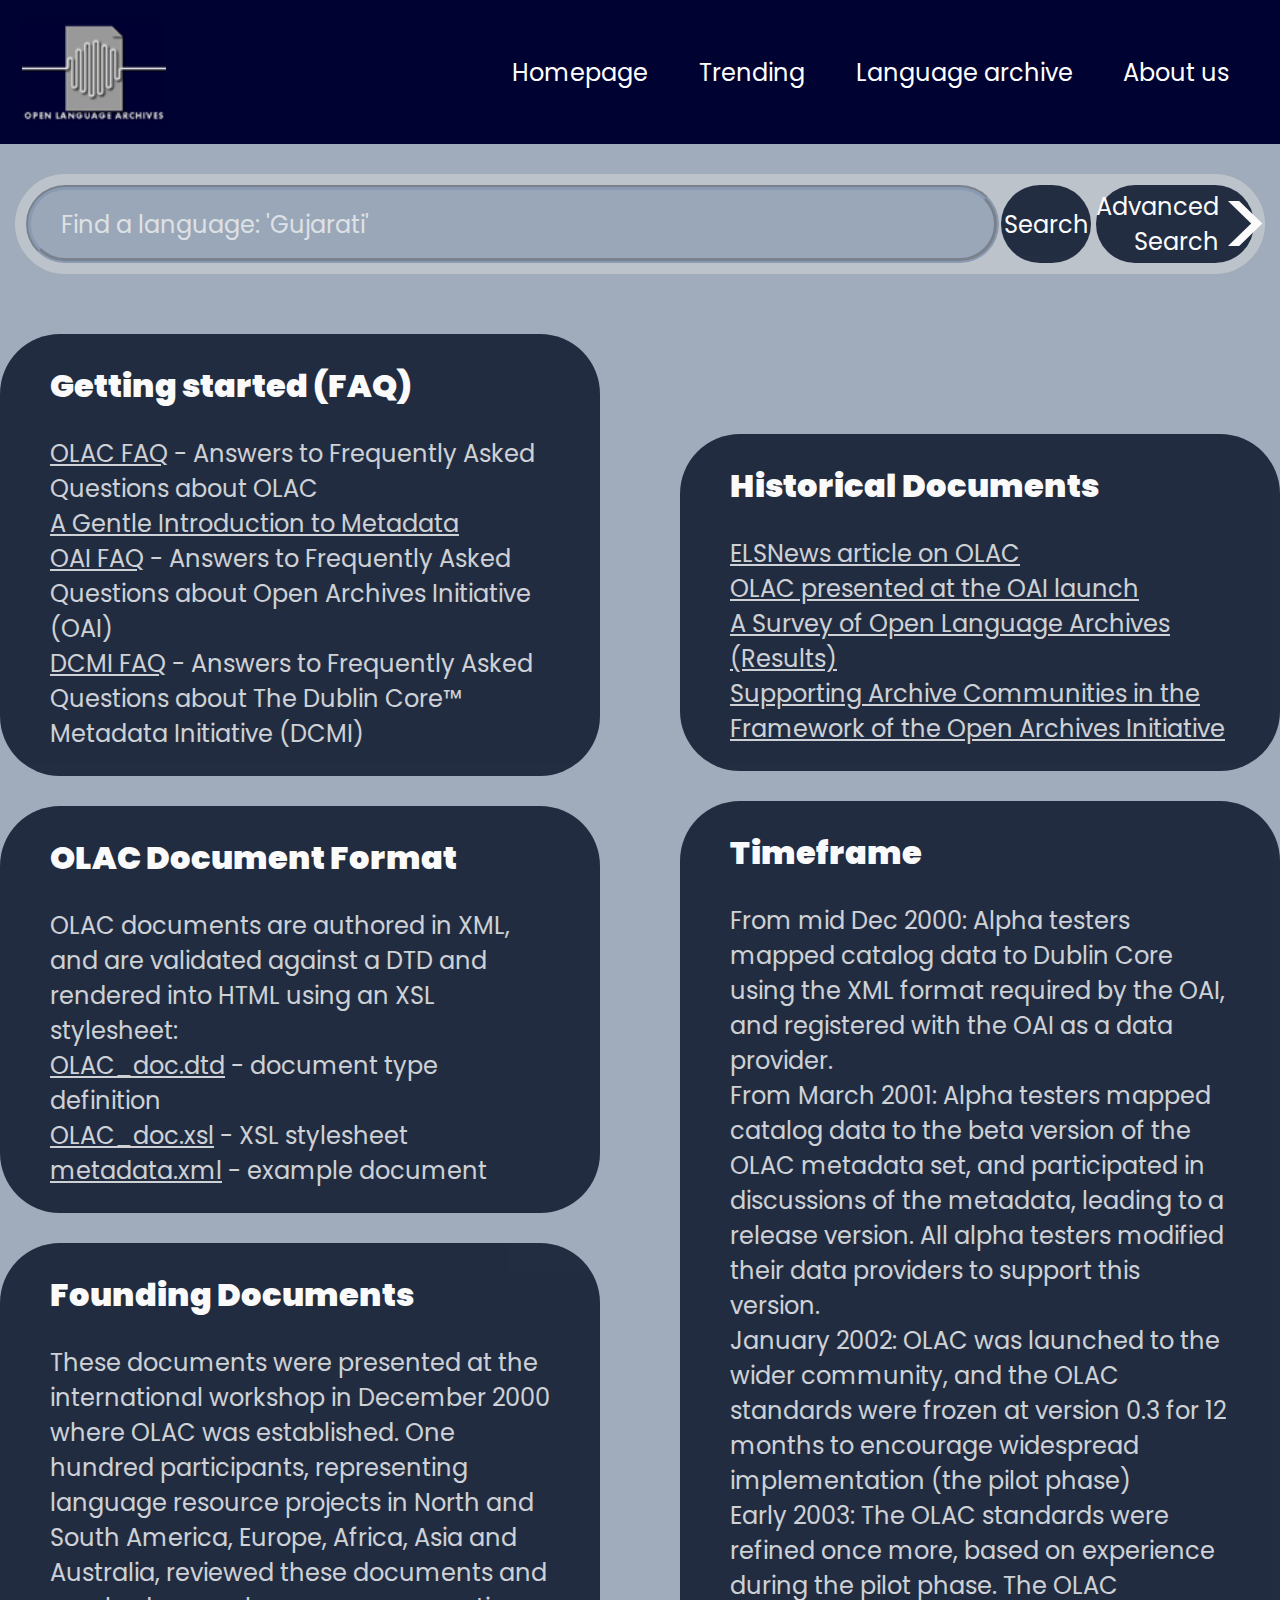
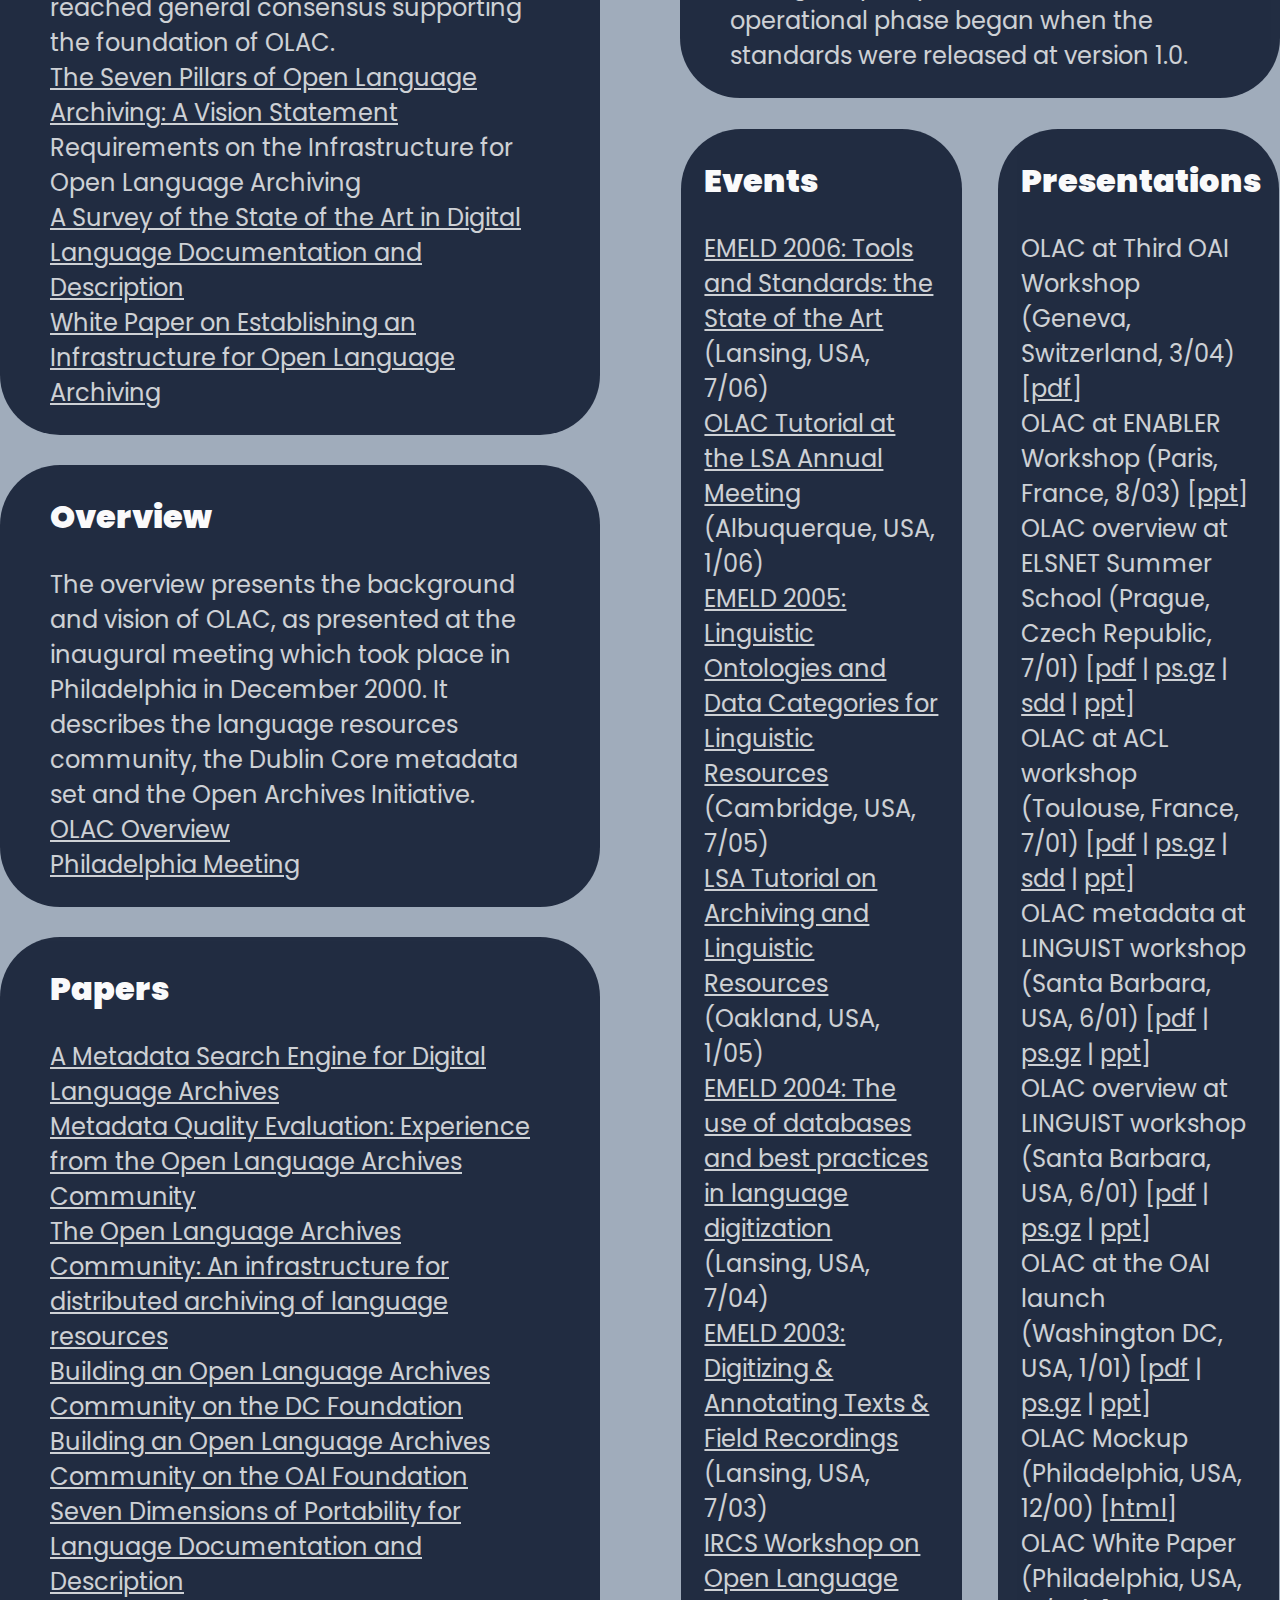
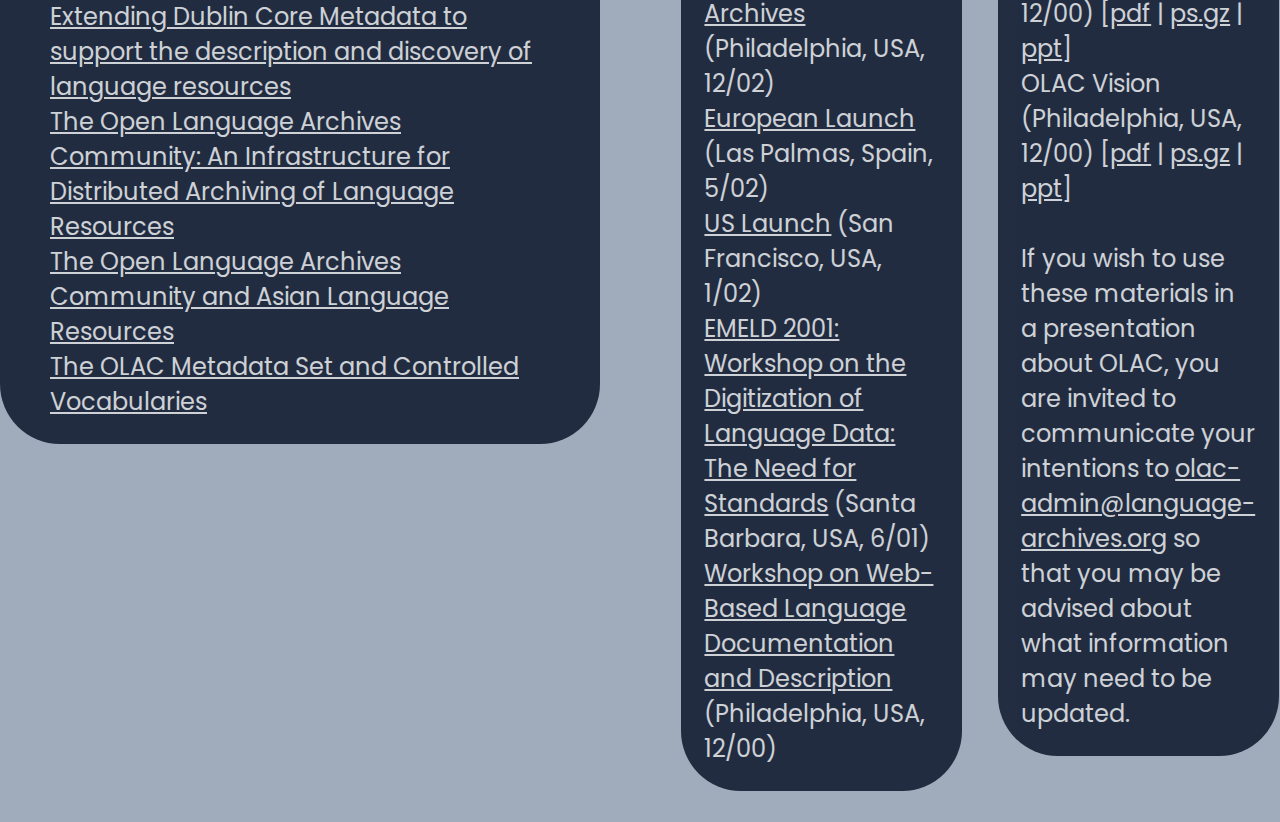
==== commit 5a9c2ad7: "Puntjes op de "i"" ====
--- a/about.html
+++ b/about.html
@@ -47,7 +47,7 @@
             <div>
                 <div>
                     <div>
-                        Find a language: 'Magi'
+                        Find a language: 'Gujarati'
                     </div>
                 </div>
                 <div>
@@ -57,7 +57,7 @@
                 </div>
                 <div>
                     <div>
-                        <a href="advanced_search_results.html">Advanced Search</a>
+                        <a href="advanced_search.html">Advanced Search</a>
                     </div>
                     <div>
                         >
@@ -73,10 +73,10 @@
                         <div>
                             <h2>Getting started (FAQ)</h2>
                             <p>
-                                OLAC FAQ - Answers to Frequently Asked Questions about OLAC<br />
-                                A Gentle Introduction to Metadata<br />
-                                OAI FAQ - Answers to Frequently Asked Questions about Open Archives Initiative (OAI)<br />
-                                DCMI FAQ - Answers to Frequently Asked Questions about The Dublin Core™ Metadata Initiative (DCMI)
+                                <a href="http://www.language-archives.org/documents/faq.html">OLAC FAQ</a> - Answers to Frequently Asked Questions about OLAC</a><br />
+                                <a href="http://www.language-archives.org/documents/gentle-intro.html">A Gentle Introduction to Metadata</a><br />
+                                <a href="https://www.openarchives.org/documents/FAQ.html">OAI FAQ</a> - Answers to Frequently Asked Questions about Open Archives Initiative (OAI)<br />
+                                <a href="https://www.openarchives.org/documents/FAQ.html">DCMI FAQ</a> - Answers to Frequently Asked Questions about The Dublin Core™ Metadata Initiative (DCMI)
                             </p>
                         </div>
                     </div>
@@ -86,9 +86,9 @@
                             <h2>OLAC Document Format</h2>
                             <p>
                                 OLAC documents are authored in XML, and are validated against a DTD and rendered into HTML using an XSL stylesheet:<br />
-                                OLAC_doc.dtd - document type definition<br />
-                                OLAC_doc.xsl - XSL stylesheet<br />
-                                metadata.xml - example document
+                                <a href="http://www.language-archives.org/OLAC_doc.dtd">OLAC_doc.dtd</a> - document type definition<br />
+                                <a href="http://www.language-archives.org/OLAC_doc.xsl">OLAC_doc.xsl</a> - XSL stylesheet<br />
+                                <a href="http://www.language-archives.org/OLAC/metadata.xml">metadata.xml</a> - example document
                             </p>
                         </div>
                     </div>
@@ -99,10 +99,10 @@
                             <p>
                                 These documents were presented at the international workshop in December 2000 where OLAC was established. One hundred participants, 
                                 representing language resource projects in North and South America, Europe, Africa, Asia and Australia, reviewed these documents and reached general consensus supporting the foundation of OLAC.<br />
-                                The Seven Pillars of Open Language Archiving: A Vision Statement<br />
-                                Requirements on the Infrastructure for Open Language Archiving<br />
-                                A Survey of the State of the Art in Digital Language Documentation and Description<br />
-                                White Paper on Establishing an Infrastructure for Open Language Archiving
+                                <a href="http://www.language-archives.org/documents/vision.html">The Seven Pillars of Open Language Archiving: A Vision Statement</a><br />
+                                <a href="http://www.language-archives.org/documents/requirements.html"></a>Requirements on the Infrastructure for Open Language Archiving<br />
+                                <a href="http://www.language-archives.org/documents/survey.html">A Survey of the State of the Art in Digital Language Documentation and Description</a><br />
+                                <a href="http://www.language-archives.org/documents/white-paper.html">White Paper on Establishing an Infrastructure for Open Language Archiving</a>
                             </p>
                         </div>
                     </div>
@@ -113,8 +113,8 @@
                             <p>
                                 The overview presents the background and vision of OLAC, as presented at the inaugural meeting which took place in Philadelphia in December 2000. 
                                 It describes the language resources community, the Dublin Core metadata set and the Open Archives Initiative.<br />
-                                OLAC Overview<br />
-                                Philadelphia Meeting
+                               <a href="http://www.language-archives.org/documents/overview.html">OLAC Overview</a><br />
+                                <a href="http://www.ldc.upenn.edu/exploration/expl2000/">Philadelphia Meeting</a>
                             </p>
                         </div>
                     </div>
@@ -123,16 +123,16 @@
                         <div>
                             <h2>Papers</h2>
                             <p>
-                                A Metadata Search Engine for Digital Language Archives<br />
-                                Metadata Quality Evaluation: Experience from the Open Language Archives Community<br />
-                                The Open Language Archives Community: An infrastructure for distributed archiving of language resources<br />
-                                Building an Open Language Archives Community on the DC Foundation<br />
-                                Building an Open Language Archives Community on the OAI Foundation<br />
-                                Seven Dimensions of Portability for Language Documentation and Description<br />
-                                Extending Dublin Core Metadata to support the description and discovery of language resources<br />
-                                The Open Language Archives Community: An Infrastructure for Distributed Archiving of Language Resources<br />
-                                The Open Language Archives Community and Asian Language Resources<br />
-                                The OLAC Metadata Set and Controlled Vocabularies
+                                <a href="http://www.dlib.org/dlib/february05/hughes/02hughes.html">A Metadata Search Engine for Digital Language Archives</a><br />
+                                <a href="http://eprints.unimelb.edu.au/archive/00001408/">Metadata Quality Evaluation: Experience from the Open Language Archives Community</a><br />
+                                <a href="http://arxiv.org/abs/cs.CL/0306040">The Open Language Archives Community: An infrastructure for distributed archiving of language resources</a><br />
+                                <a href="http://www.language-archives.org/documents/mip.pdf">Building an Open Language Archives Community on the DC Foundation</a><br />
+                                <a href="http://arxiv.org/abs/cs/0302021">Building an Open Language Archives Community on the OAI Foundation</a><br />
+                                <a href="http://www.language-archives.org/documents/portability.pdf">Seven Dimensions of Portability for Language Documentation and Description</a><br />
+                                <a href="http://www.language-archives.org/documents/chum.pdf">Extending Dublin Core Metadata to support the description and discovery of language resources</a><br />
+                                <a href="http://arxiv.org/abs/cs.CL/0306040">The Open Language Archives Community: An Infrastructure for Distributed Archiving of Language Resources</a><br />
+                                <a href="http://arxiv.org/abs/cs/0110014">The Open Language Archives Community and Asian Language Resources</a><br />
+                                <a href="http://arxiv.org/abs/cs/0105030">The OLAC Metadata Set and Controlled Vocabularies</a>
                             </p>
                         </div>
                     </div>
@@ -143,10 +143,10 @@
                         <div>
                             <h2>Historical Documents</h2>
                             <p>  
-                                ELSNews article on OLAC<br />
-                                OLAC presented at the OAI launch<br />
-                                A Survey of Open Language Archives (Results)<br />
-                                Supporting Archive Communities in the Framework of the Open Archives Initiative
+                                <a href="http://www.elsnet.org/publications/elsnews/9.4.pdf">ELSNews article on OLAC</a><br />
+                                <a href="http://www.openarchives.org/meetings/DC2001/OpenMeeting.html">OLAC presented at the OAI launch</a><br />
+                                <a href="http://www.ldc.upenn.edu/exploration/survey.html">A Survey of Open Language Archives (Results)</a><br />
+                                <a href="http://www.language-archives.org/documents/community-providers.html">Supporting Archive Communities in the Framework of the Open Archives Initiative</a>
                             </p>
                         </div>
                     </div>
@@ -170,17 +170,17 @@
                                 <div>
                                     <h2>Events</h2>
                                     <p>
-                                        EMELD 2006: Tools and Standards: the State of the Art (Lansing, USA, 7/06)<br />
-                                        OLAC Tutorial at the LSA Annual Meeting (Albuquerque, USA, 1/06)<br />
-                                        EMELD 2005: Linguistic Ontologies and Data Categories for Linguistic Resources (Cambridge, USA, 7/05)<br />
-                                        LSA Tutorial on Archiving and Linguistic Resources (Oakland, USA, 1/05)<br />
-                                        EMELD 2004: The use of databases and best practices in language digitization (Lansing, USA, 7/04)<br />
-                                        EMELD 2003: Digitizing & Annotating Texts & Field Recordings (Lansing, USA, 7/03)<br />
-                                        IRCS Workshop on Open Language Archives (Philadelphia, USA, 12/02)<br />
-                                        European Launch (Las Palmas, Spain, 5/02)<br />
-                                        US Launch (San Francisco, USA, 1/02)<br />
-                                        EMELD 2001: Workshop on the Digitization of Language Data: The Need for Standards (Santa Barbara, USA, 6/01)<br />
-                                        Workshop on Web-Based Language Documentation and Description (Philadelphia, USA, 12/00)
+                                        <a href="http://www.emeld.org/workshop/2006/">EMELD 2006: Tools and Standards: the State of the Art</a> (Lansing, USA, 7/06)<br />
+                                        <a href="http://www.ailla.utexas.org/site/lsa_olac06.html">OLAC Tutorial at the LSA Annual Meeting</a> (Albuquerque, USA, 1/06)<br />
+                                        <a href="http://www.emeld.org/workshop/2005/">EMELD 2005: Linguistic Ontologies and Data Categories for Linguistic Resources</a> (Cambridge, USA, 7/05)<br />
+                                        <a href="http://www.language-archives.org/events/olac05/">LSA Tutorial on Archiving and Linguistic Resources</a> (Oakland, USA, 1/05)<br />
+                                        <a href="http://www.emeld.org/workshop/2004/">EMELD 2004: The use of databases and best practices in language digitization</a> (Lansing, USA, 7/04)<br />
+                                        <a href="http://www.emeld.org/workshop/2003/">EMELD 2003: Digitizing & Annotating Texts & Field Recordings</a> (Lansing, USA, 7/03)<br />
+                                        <a href="http://www.language-archives.org/events/olac02/">IRCS Workshop on Open Language Archives</a> (Philadelphia, USA, 12/02)<br />
+                                        <a href="http://www.language-archives.org/events/eu-launch/">European Launch</a> (Las Palmas, Spain, 5/02)<br />
+                                        <a href="http://www.language-archives.org/events/us-launch/">US Launch</a> (San Francisco, USA, 1/02)<br />
+                                        <a href="http://linguistlist.org/~workshop/">EMELD 2001: Workshop on the Digitization of Language Data: The Need for Standards</a> (Santa Barbara, USA, 6/01)<br />
+                                        <a href="http://www.ldc.upenn.edu/exploration/expl2000/">Workshop on Web-Based Language Documentation and Description</a> (Philadelphia, USA, 12/00)
                                     </p>
                                 </div>
                             </div>
@@ -190,18 +190,18 @@
                                 <div>
                                     <h2>Presentations</h2>
                                     <p>
-                                        OLAC at Third OAI Workshop (Geneva, Switzerland, 3/04) [pdf]<br />
-                                        OLAC at ENABLER Workshop (Paris, France, 8/03) [ppt]<br />
-                                        OLAC overview at ELSNET Summer School (Prague, Czech Republic, 7/01) [pdf | ps.gz | sdd | ppt]<br />
-                                        OLAC at ACL workshop (Toulouse, France, 7/01) [pdf | ps.gz | sdd | ppt]<br />
-                                        OLAC metadata at LINGUIST workshop (Santa Barbara, USA, 6/01) [pdf | ps.gz | ppt]<br />
-                                        OLAC overview at LINGUIST workshop (Santa Barbara, USA, 6/01) [pdf | ps.gz | ppt]<br />
-                                        OLAC at the OAI launch (Washington DC, USA, 1/01) [pdf | ps.gz | ppt]<br />
-                                        OLAC Mockup (Philadelphia, USA, 12/00) [html]<br />
-                                        OLAC White Paper (Philadelphia, USA, 12/00) [pdf | ps.gz | ppt]<br />
-                                        OLAC Vision (Philadelphia, USA, 12/00) [pdf | ps.gz | ppt]
+                                        OLAC at Third OAI Workshop (Geneva, Switzerland, 3/04) [<a href="http://www.language-archives.org/events/talks/olac-oai3.pdf">pdf</a>]<br />
+                                        OLAC at ENABLER Workshop (Paris, France, 8/03) [<a href="http://www.language-archives.org/events/talks/olac-enabler.ppt">ppt</a>]<br />
+                                        OLAC overview at ELSNET Summer School (Prague, Czech Republic, 7/01) [<a href="http://www.language-archives.org/events/talks/olac-elsnet.pdf">pdf</a> | <a href="http://www.language-archives.org/events/talks/olac-elsnet.ps.gz">ps.gz</a> | <a href="http://www.language-archives.org/events/talks/olac-elsnet.sdd">sdd</a> | <a href="http://www.language-archives.org/events/talks/olac-elsnet.ppt">ppt</a>]<br />
+                                        OLAC at ACL workshop (Toulouse, France, 7/01) [<a href="http://www.language-archives.org/events/talks/olac-acl.pdf">pdf</a> | <a href="http://www.language-archives.org/events/talks/olac-acl.ps.gz">ps.gz</a> | <a href="http://www.language-archives.org/events/talks/olac-acl.sdd">sdd</a> | <a href="http://www.language-archives.org/events/talks/olac-acl.ppt">ppt</a>]<br />
+                                        OLAC metadata at LINGUIST workshop (Santa Barbara, USA, 6/01) [<a href="http://www.language-archives.org/events/talks/olac-ucsb-metadata.pdf">pdf</a> | <a href="http://www.language-archives.org/events/talks/olac-ucsb-metadata.ps.gz">ps.gz</a> | <a href="http://www.language-archives.org/events/talks/olac-ucsb-metadata.ppt">ppt</a>]<br />
+                                        OLAC overview at LINGUIST workshop (Santa Barbara, USA, 6/01) [<a href="http://www.language-archives.org/events/talks/olac-ucsb-overview.pdf">pdf</a> | <a href="http://www.language-archives.org/events/talks/olac-ucsb-overview.ps.gz">ps.gz</a> | <a href="http://www.language-archives.org/events/talks/olac-ucsb-overview.ppt">ppt</a>]<br />
+                                        OLAC at the OAI launch (Washington DC, USA, 1/01) [<a href="http://www.language-archives.org/events/talks/olac-oai.pdf">pdf</a> | <a href="http://www.language-archives.org/events/talks/olac-oai.ps.gz">ps.gz</a> | <a href="http://www.language-archives.org/events/talks/olac-oai.ppt">ppt</a>]<br />
+                                        OLAC Mockup (Philadelphia, USA, 12/00) [<a href="http://www.language-archives.org/events/talks/olac-mockup/">html</a>]<br />
+                                        OLAC White Paper (Philadelphia, USA, 12/00) [<a href="http://www.language-archives.org/events/talks/olac-white-paper.pdf">pdf</a> | <a href="http://www.language-archives.org/events/talks/olac-white-paper.ps.gz">ps.gz</a> | <a href="http://www.language-archives.org/events/talks/olac-white-paper.ppt">ppt</a>]<br />
+                                        OLAC Vision (Philadelphia, USA, 12/00) [<a href="http://www.language-archives.org/events/talks/olac-vision.pdf">pdf</a> | <a href="http://www.language-archives.org/events/talks/olac-vision.ps.gz">ps.gz</a> | <a href="http://www.language-archives.org/events/talks/olac-vision.ppt">ppt</a>]
                                         <br /><br />
-                                        If you wish to use these materials in a presentation about OLAC, you are invited to communicate your intentions to olac-admin@language-archives.org 
+                                        If you wish to use these materials in a presentation about OLAC, you are invited to communicate your intentions to <a href="mailto:olac-admin@language-archives.org">olac-admin@language-archives.org</a> 
                                         so that you may be advised about what information may need to be updated.
                                     </p>
                                 </div>
--- a/styles.css
+++ b/styles.css
@@ -21,6 +21,13 @@
     text-align: center;
 }
 
+a {
+    color: #ffffff;
+}
+
+a:visited {
+    color: #95d4ff;
+}
 /* --------------------------------------------------------------------------- CSS for id: header, start --------------------------------------------------------------------------- */
 #header {
     height: 144px;
@@ -57,9 +64,12 @@
     margin-left: 0;
 }
 
-a {
-    color: #ffffff;
+#header a {
     text-decoration: none;
+}
+
+#header a:visited {
+    color: #ffffff;
 }
 /* --------------------------------------------------------------------------- CSS for id: header, end --------------------------------------------------------------------------- */
 
@@ -153,7 +163,107 @@
     font-size: 96px;
     margin-top: -32px;
 }
+
+#search-bar a {
+    text-decoration: none;
+}
+
+#search-bar a:visited {
+    color: #ffffff;
+}
 /* --------------------------------------------------------------------------- CSS for id: search-bar, end --------------------------------------------------------------------------- */
+
+
+
+/* --------------------------------------------------------------------------- CSS for id: search-bar-min, start --------------------------------------------------------------------------- */
+#search-bar-min {
+    width: 85.9375%;
+    height: 100px;
+    margin-bottom: 60px;
+    margin-left: auto;
+    margin-right: auto;
+    display: relative;
+}
+
+#search-bar-min > div {
+    position: absolute;
+    width: inherit;
+    height: inherit;
+}
+
+#search-bar-min > div:first-child {
+    background-color: #D9D9D9;
+    border-radius: 50px;
+    opacity: 50%;
+}
+
+#search-bar-min > div:last-child {
+    display: flex;
+    flex-direction: row;
+}
+
+#search-bar-min > div:last-child > div {
+    height: 78%;
+    border-radius: 39px;
+    margin: auto;
+}
+
+#search-bar-min > div:last-child > div:first-child {
+    margin-left: 11px;
+    margin-right: 0;
+}
+
+#search-bar-min > div:last-child > div:last-child {
+    margin-right: 11px;
+}
+
+#search-bar-min > div:last-child > div {
+    display: flex;
+}
+
+#search-bar-min > div:last-child > div:first-child {
+    width: 86.5%;
+    background-color: #778DA9;
+    opacity: 50%;
+    box-sizing: border-box;
+    border: 5px groove #1b263b88;
+}
+
+#search-bar-min > div:last-child > div:nth-child(2) {
+    width: 12%;
+    background-color: #1B263B;
+    opacity: 95%;
+}
+
+#search-bar-min > div:last-child > div > div {
+    width: fit-content;
+    margin: auto;
+    color: #ffffff;
+    font-size: 24px;
+}
+
+#search-bar-min > div:last-child > div:first-child > div {
+    margin-left: 30px;
+}
+
+#search-bar-min > div:last-child > div:nth-child(3) > div:first-child {
+    margin-right: 0;
+}
+
+#search-bar-min > div:last-child > div:nth-child(3) > div:last-child {
+    margin-left: 0;
+    font-size: 96px;
+    margin-top: -32px;
+}
+
+#search-bar-min a {
+    text-decoration: none;
+}
+
+#search-bar-min a:visited {
+    color: #ffffff;
+}
+/* --------------------------------------------------------------------------- CSS for id: search-bar-min, end --------------------------------------------------------------------------- */
 
 
 
@@ -285,10 +395,11 @@
     font-size: 24px;
     opacity: 80%;
 }
+/* --------------------------------------------------------------------------- CSS for class: container1, end --------------------------------------------------------------------------- */
+
+
 
 /* --------------------------------------------------------------------------- CSS for search results, start --------------------------------------------------------------------------- */
-
-
 .container:not(.center) div.advanced_search {
     background-color: #D9D9D9;
     border-radius: 30px;
@@ -329,7 +440,6 @@
     background-color: #1B263B;
     color: #FFFFFF;
     border-radius: 20px;
-    /* margin: auto; */
     width: 100%;
 }
 
@@ -348,7 +458,6 @@
 .advanced_search_results_body td{
     background-color: #a9b4c2;
     border-radius: 20px;
-    /* border-spacing: 20px; */
     width: 14%;
     text-align: center;
 }
@@ -356,6 +465,7 @@
 .advanced_search_results_body .language_tag {
     background-color: #1B263B;
     color: #FFFFFF;
+    height: 34px;
 }
 
 .advanced_search p {
@@ -369,11 +479,49 @@
     color: #FFFFFF;
 }
 
-/* a:visited {
-    color: #95d4ff;
-} */
-
-
+.row-flex {
+    margin-top: 20px;
+    margin-bottom: 20px;
+    display: flex;
+    flex-direction: row;
+    gap: 10px;
+}
+
+#advanced_search_button {
+    border-radius: 50px;
+    height: 60px;
+    width: 12%;
+    background-color: #1B263B;
+    opacity: 95%;
+    display: flex;
+    flex-direction: row;
+    text-align: right;
+}
+
+#advanced_search_button > div {
+    width: fit-content;
+    margin: auto;
+    color: #ffffff;
+    font-size: 18px;
+    margin-right: 0;
+}
+
+#advanced_search_button > div:last-child {
+    margin-left: 0;
+    margin-right: auto;
+    font-size: 70px;
+    margin-top: -21px;
+}
+
+#advanced_search_button a {
+    text-decoration: none;
+    padding: 0;
+    border-radius: 0;
+}
+
+#advanced_search_button a:visited {
+    color: #ffffff;
+}
 /* --------------------------------------------------------------------------- CSS for search results, end --------------------------------------------------------------------------- */
 
 
@@ -605,7 +753,7 @@
 
 
 
-/* --------------------------------------------------------------------------- CSS for id: info, start --------------------------------------------------------------------------- */
+/* --------------------------------------------------------------------------- CSS for id: info title back iso, start --------------------------------------------------------------------------- */
 /* Includes all divs inside the 'info' div */
 #info {
     display: flex;
@@ -615,8 +763,7 @@
 #title {
     width: 15%;
     height: fit-content;
-    margin-left: 25%;
-    margin-right: auto;
+    margin-left: 50%;
     margin-bottom: 10px;
     background-color: #415A77;
     color: white;
@@ -625,19 +772,6 @@
     font-weight: bold;
 }
 
-#back {
-    width: 15%;
-    height: fit-content;
-    padding: 4px;
-    margin-left: 2%;
-    margin-right: auto;
-    margin-bottom: 10px;
-    background-color: #1B263B;
-    border-radius: 20px;
-    text-align: center;
-    font-weight: bold;
-}
-
 #iso {
     width: 15%;
     height: fit-content;
@@ -650,7 +784,7 @@
     border-radius: 10px;
     text-align: center;
 }
-/* --------------------------------------------------------------------------- CSS for class: title, end --------------------------------------------------------------------------- */
+/* --------------------------------------------------------------------------- CSS for class: info title back iso, end --------------------------------------------------------------------------- */
 
 /* This style is a modyfied version of the one from this site: 
 https://www.w3schools.com/howto/tryit.asp?filename=tryhow_js_scroll_to_top */
